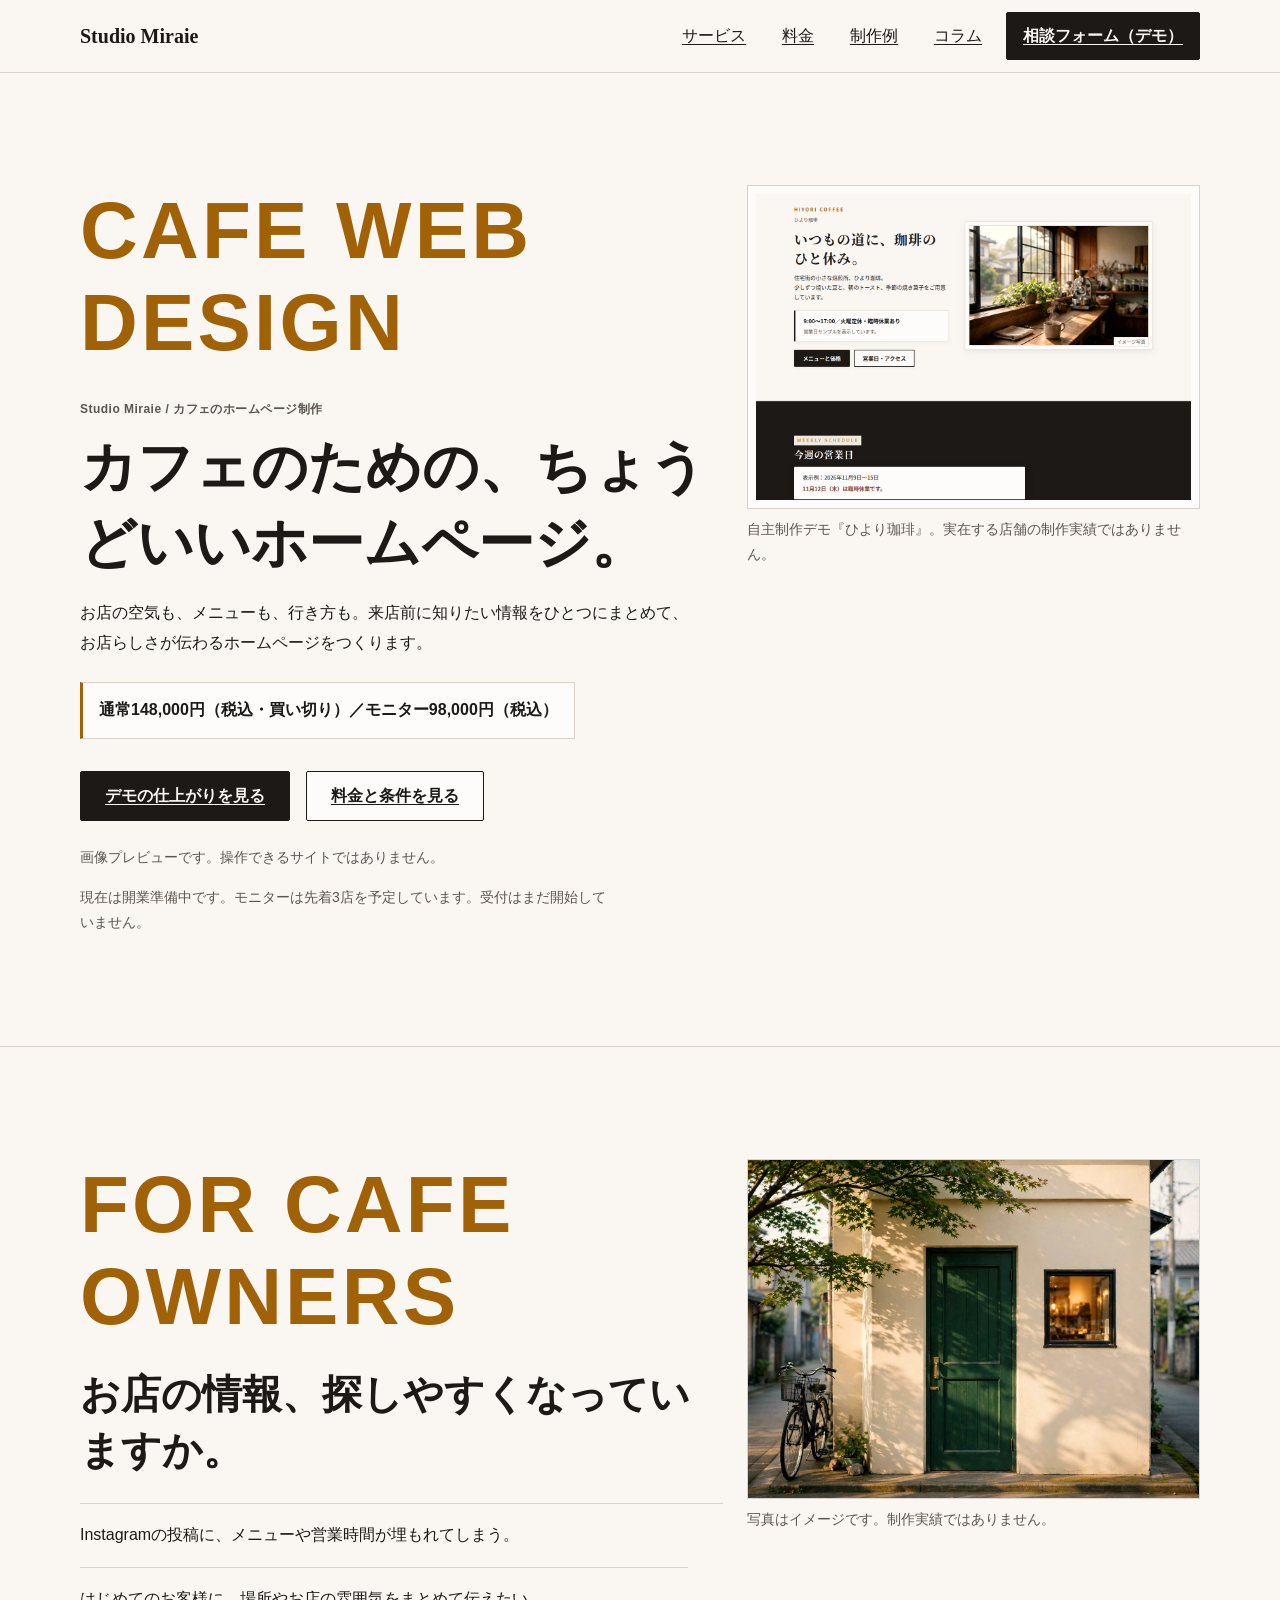
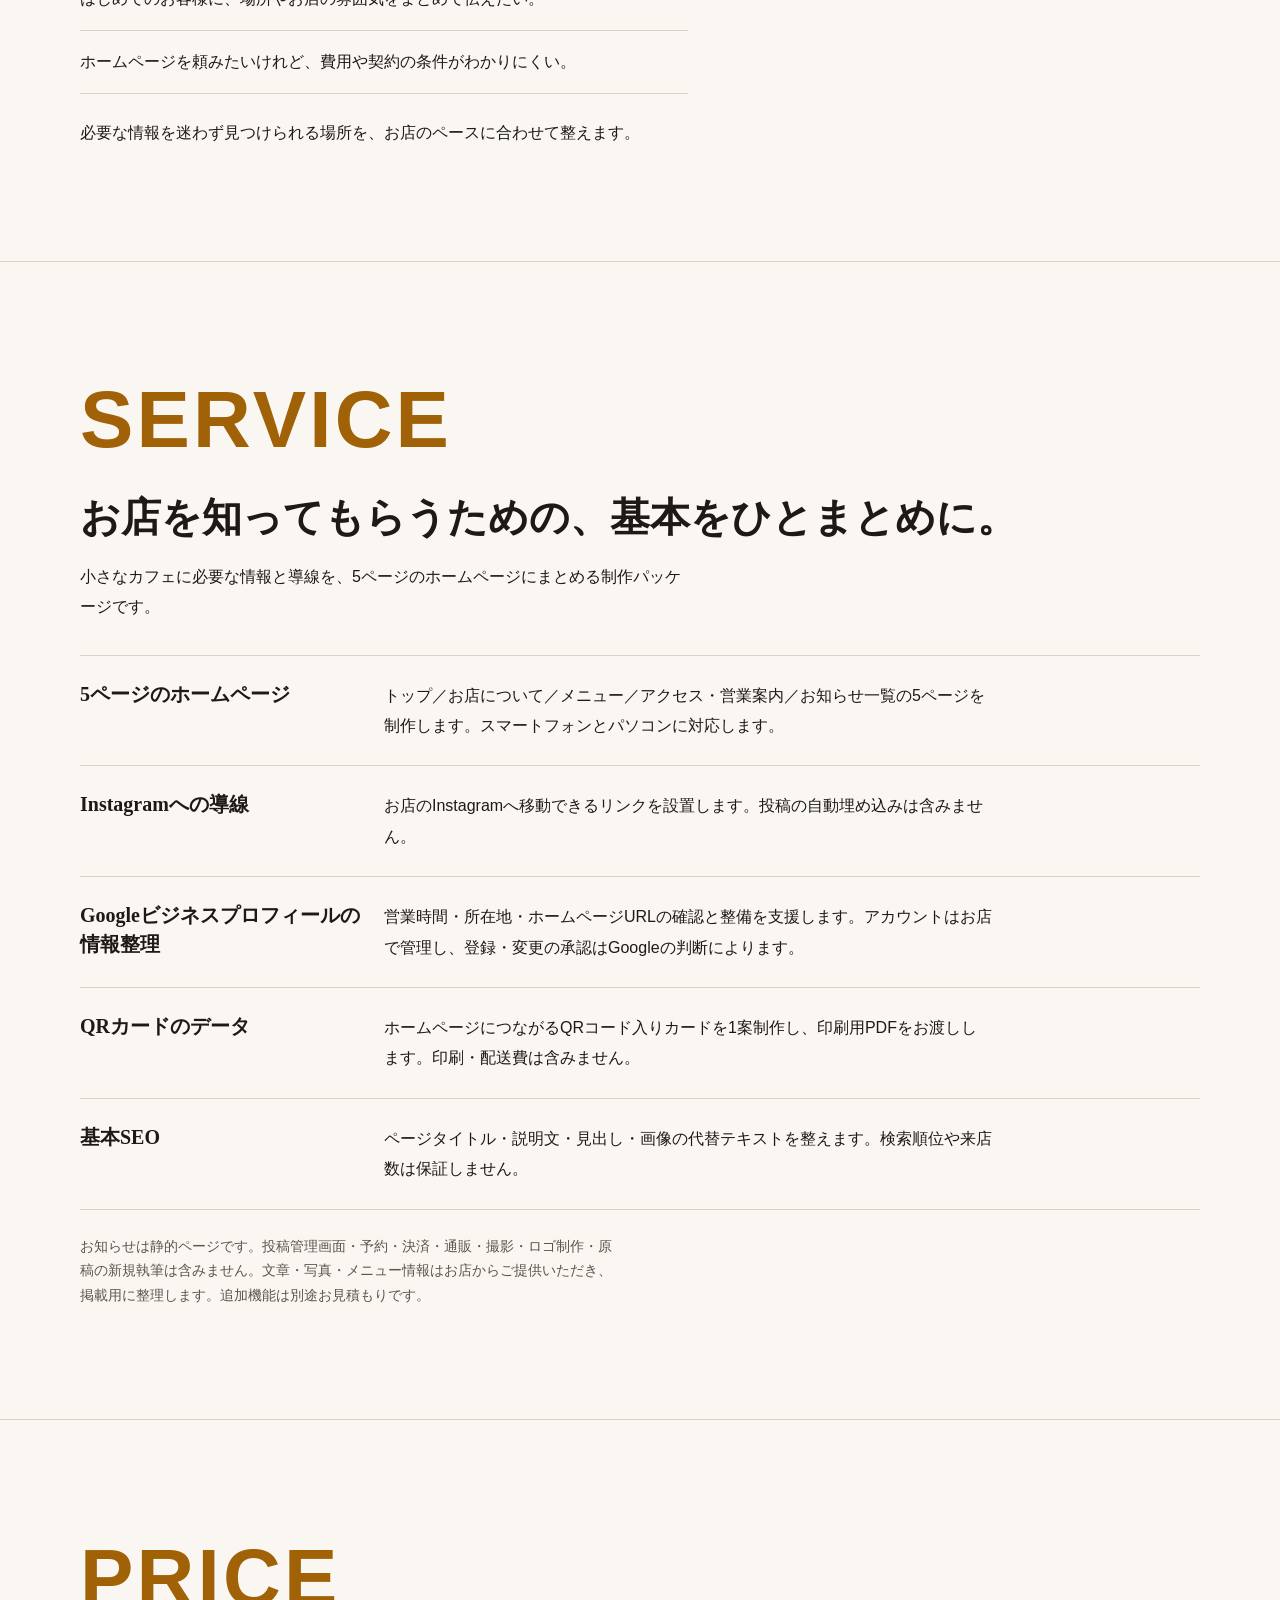
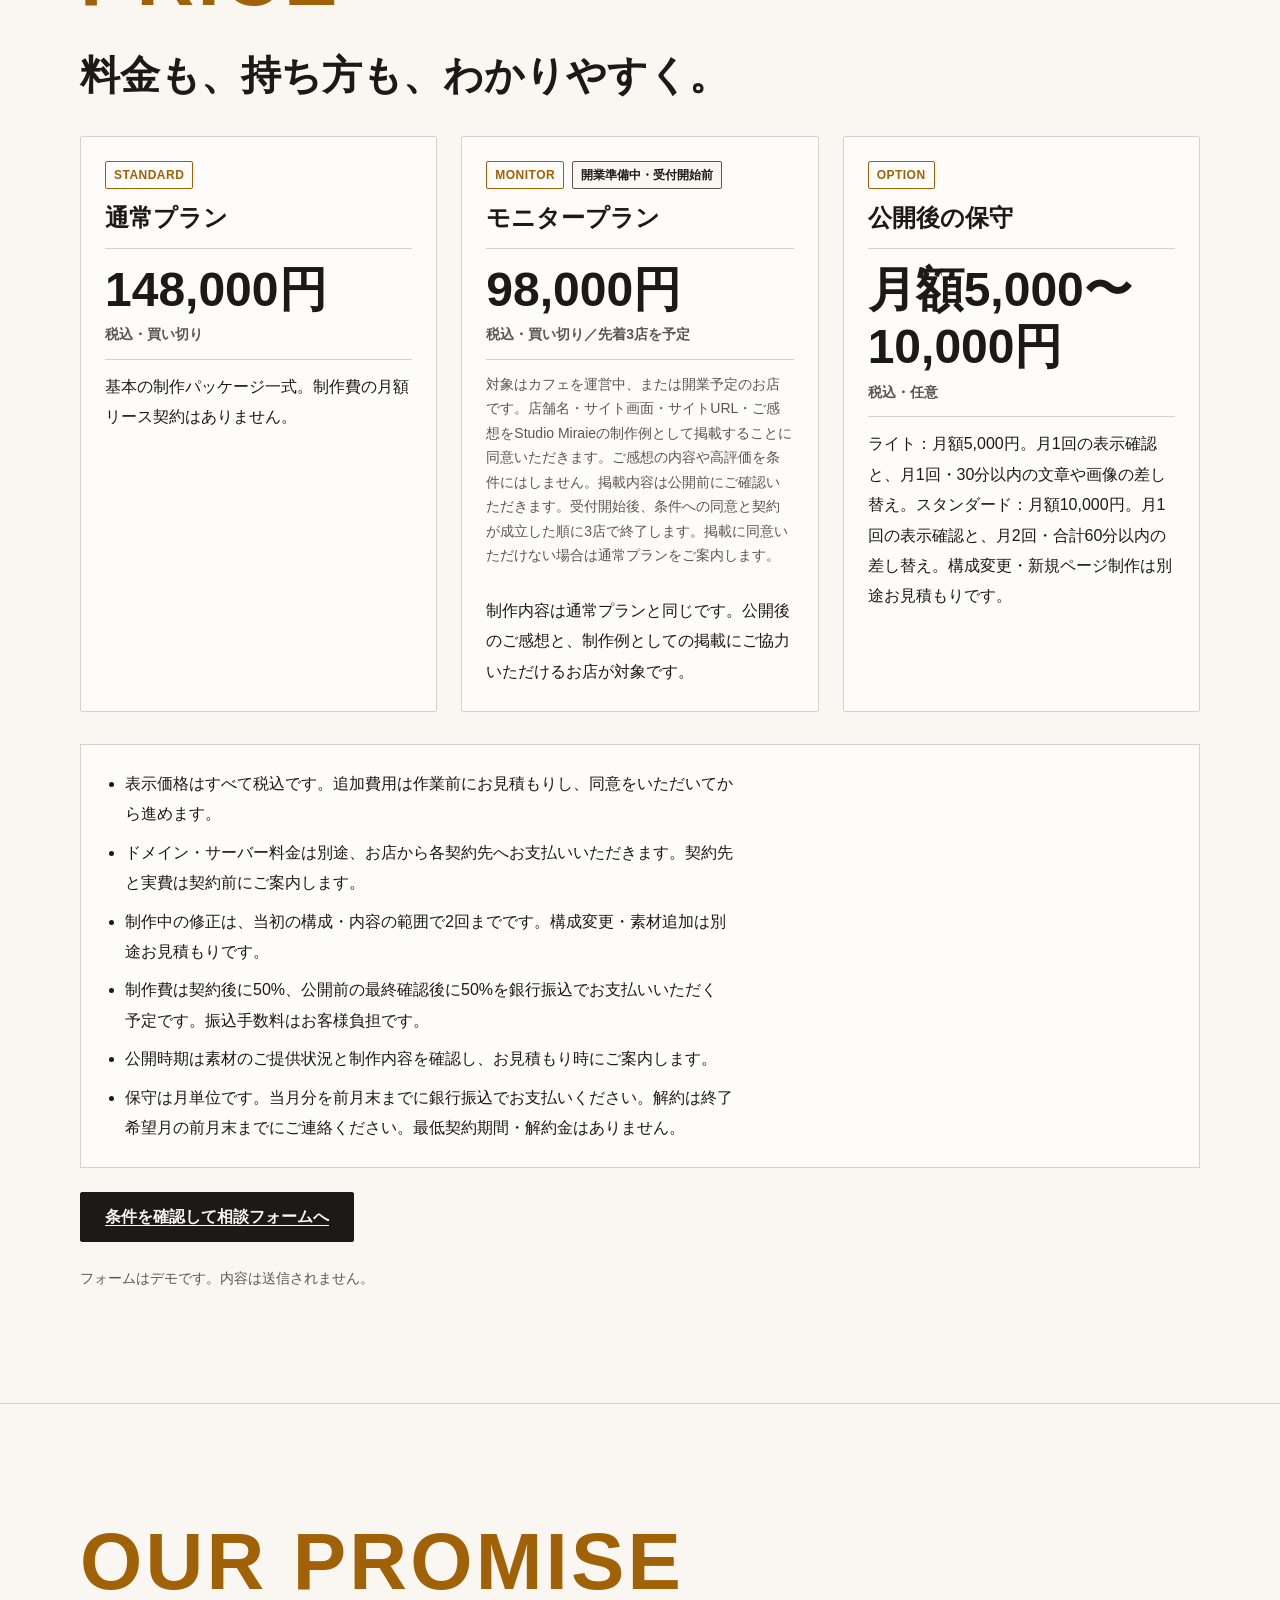
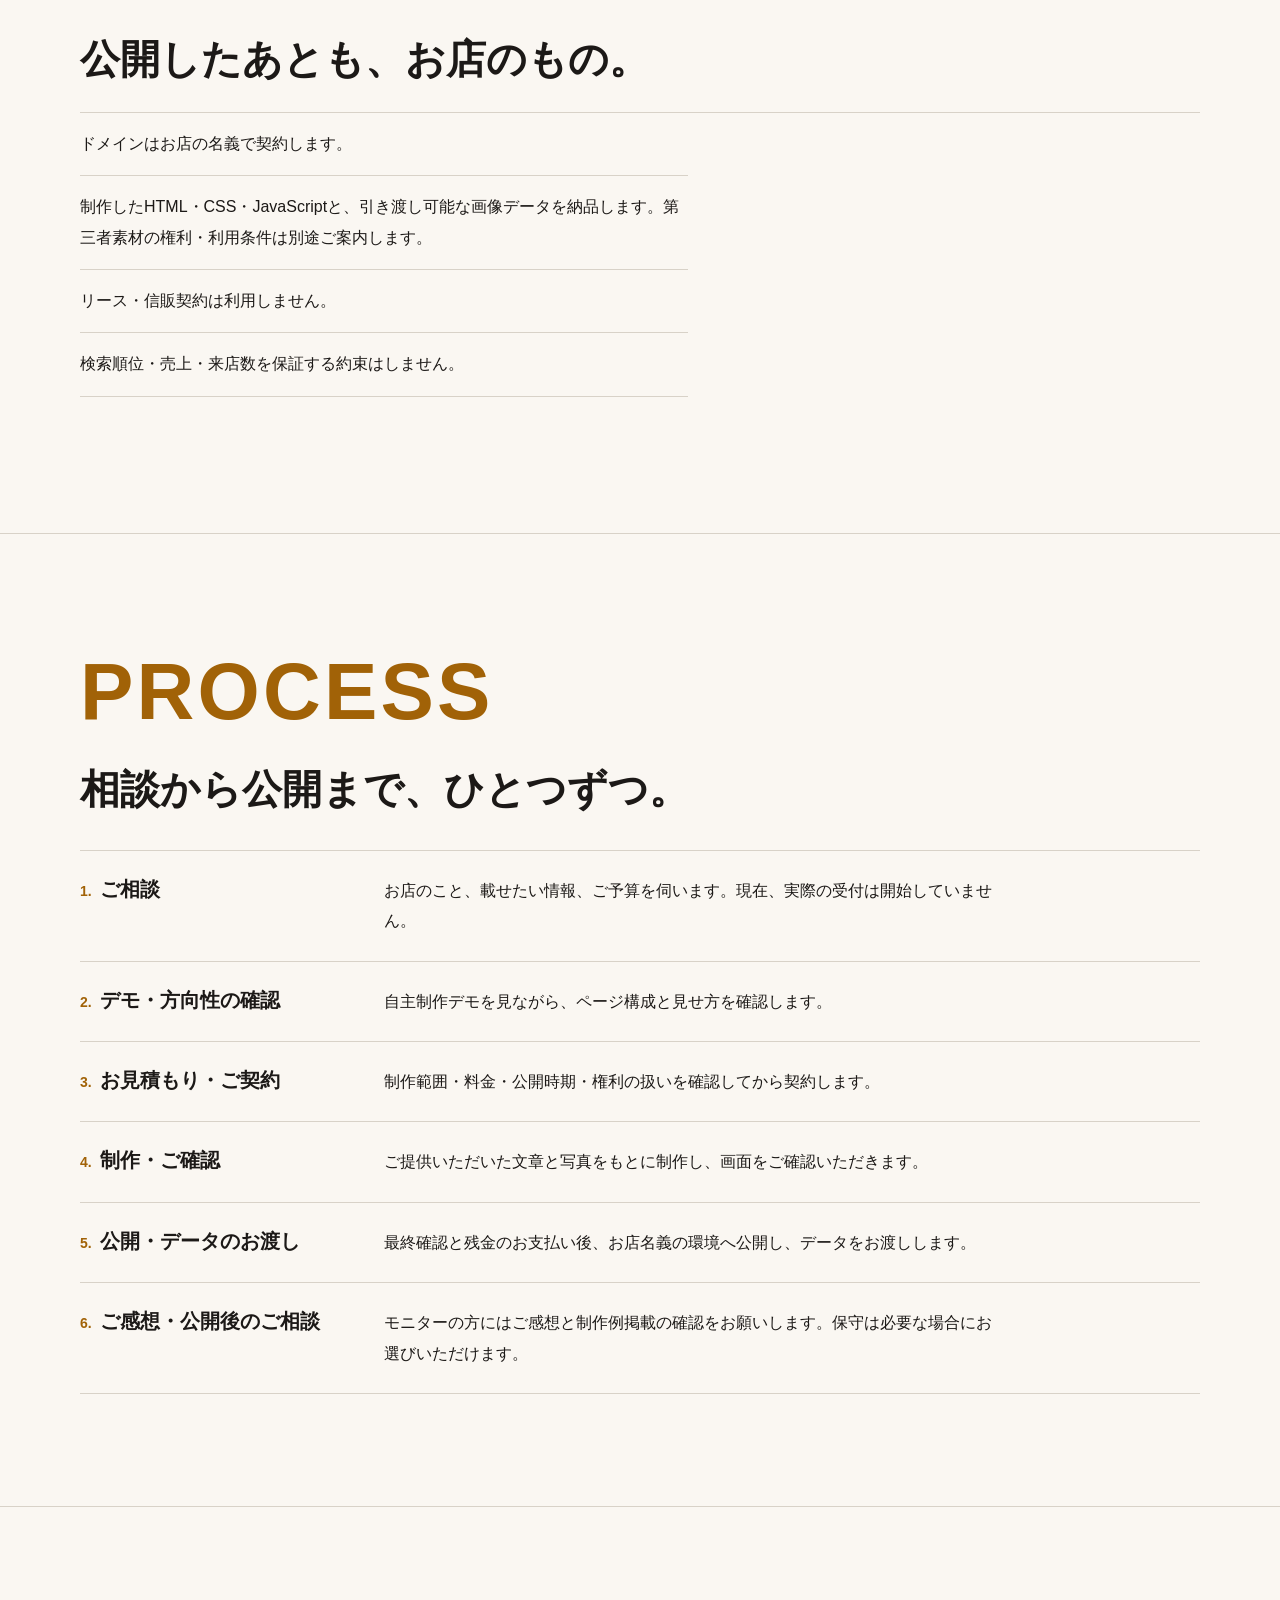
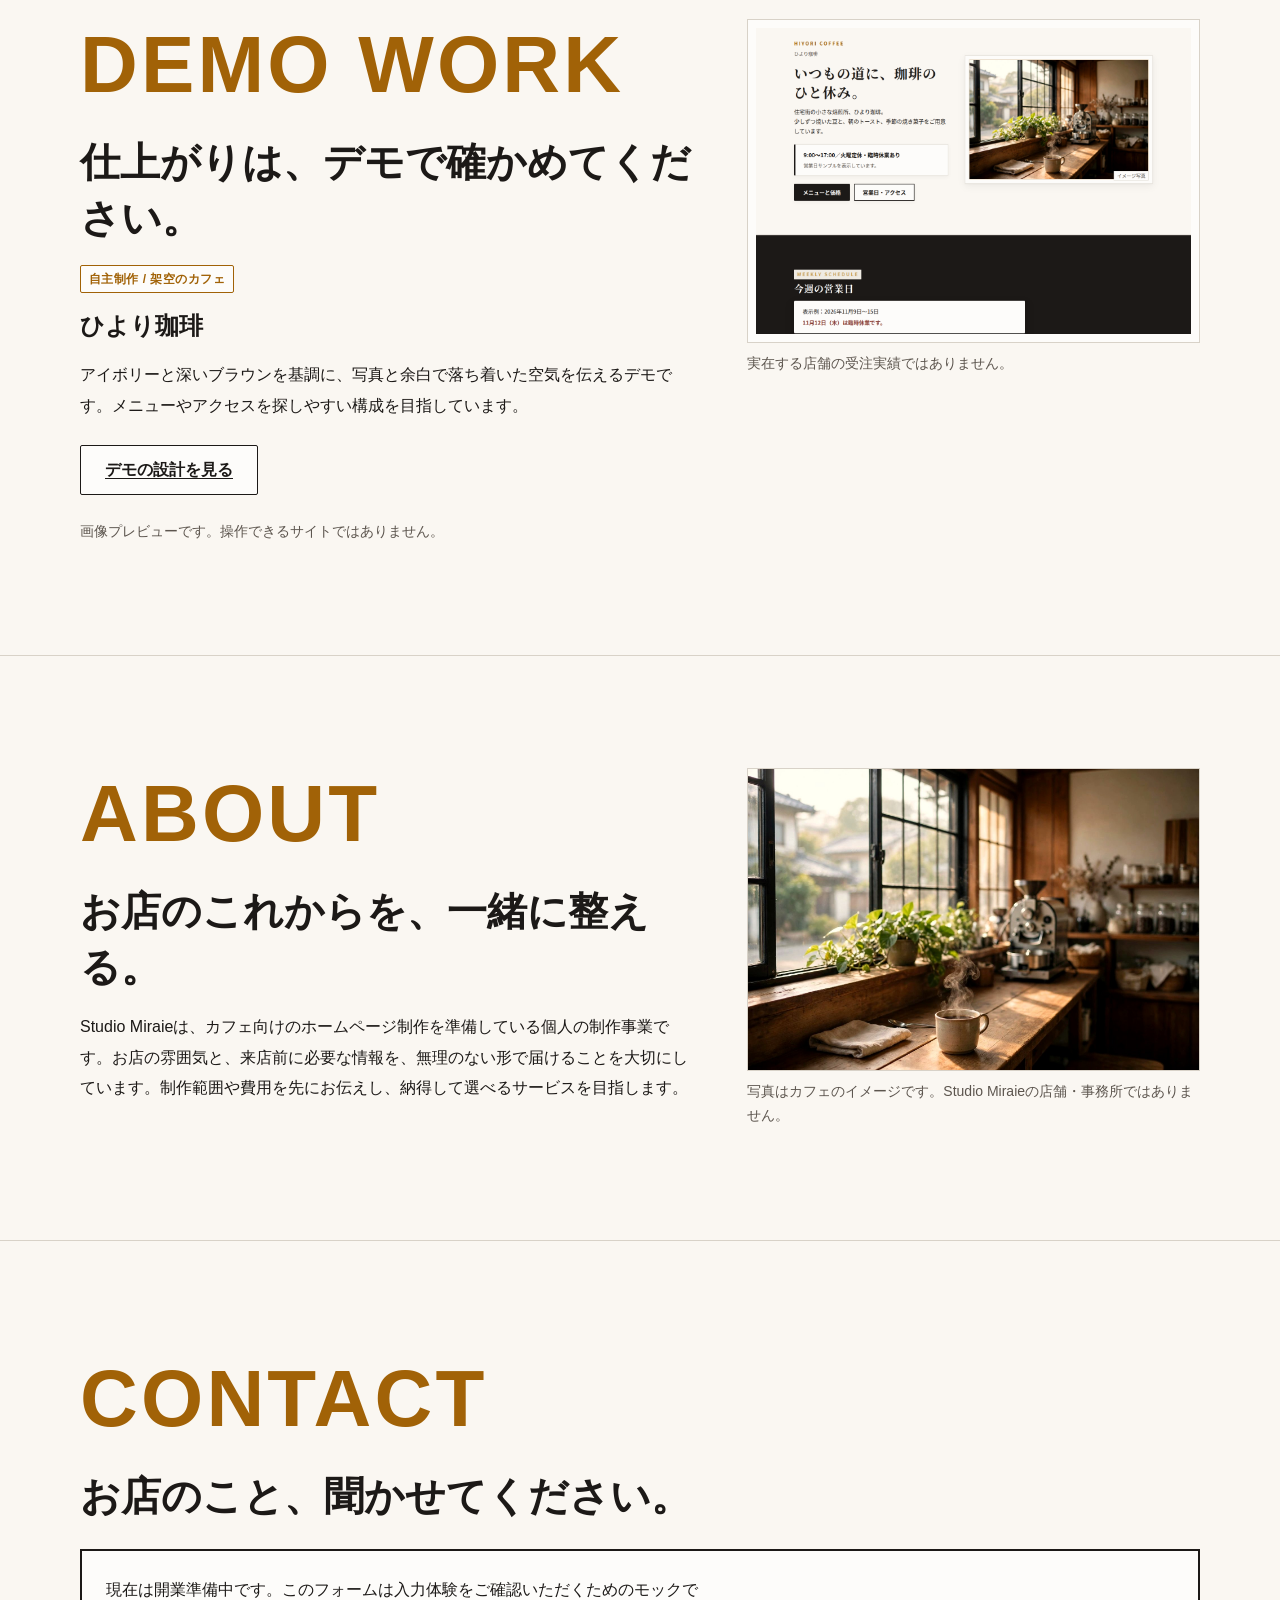
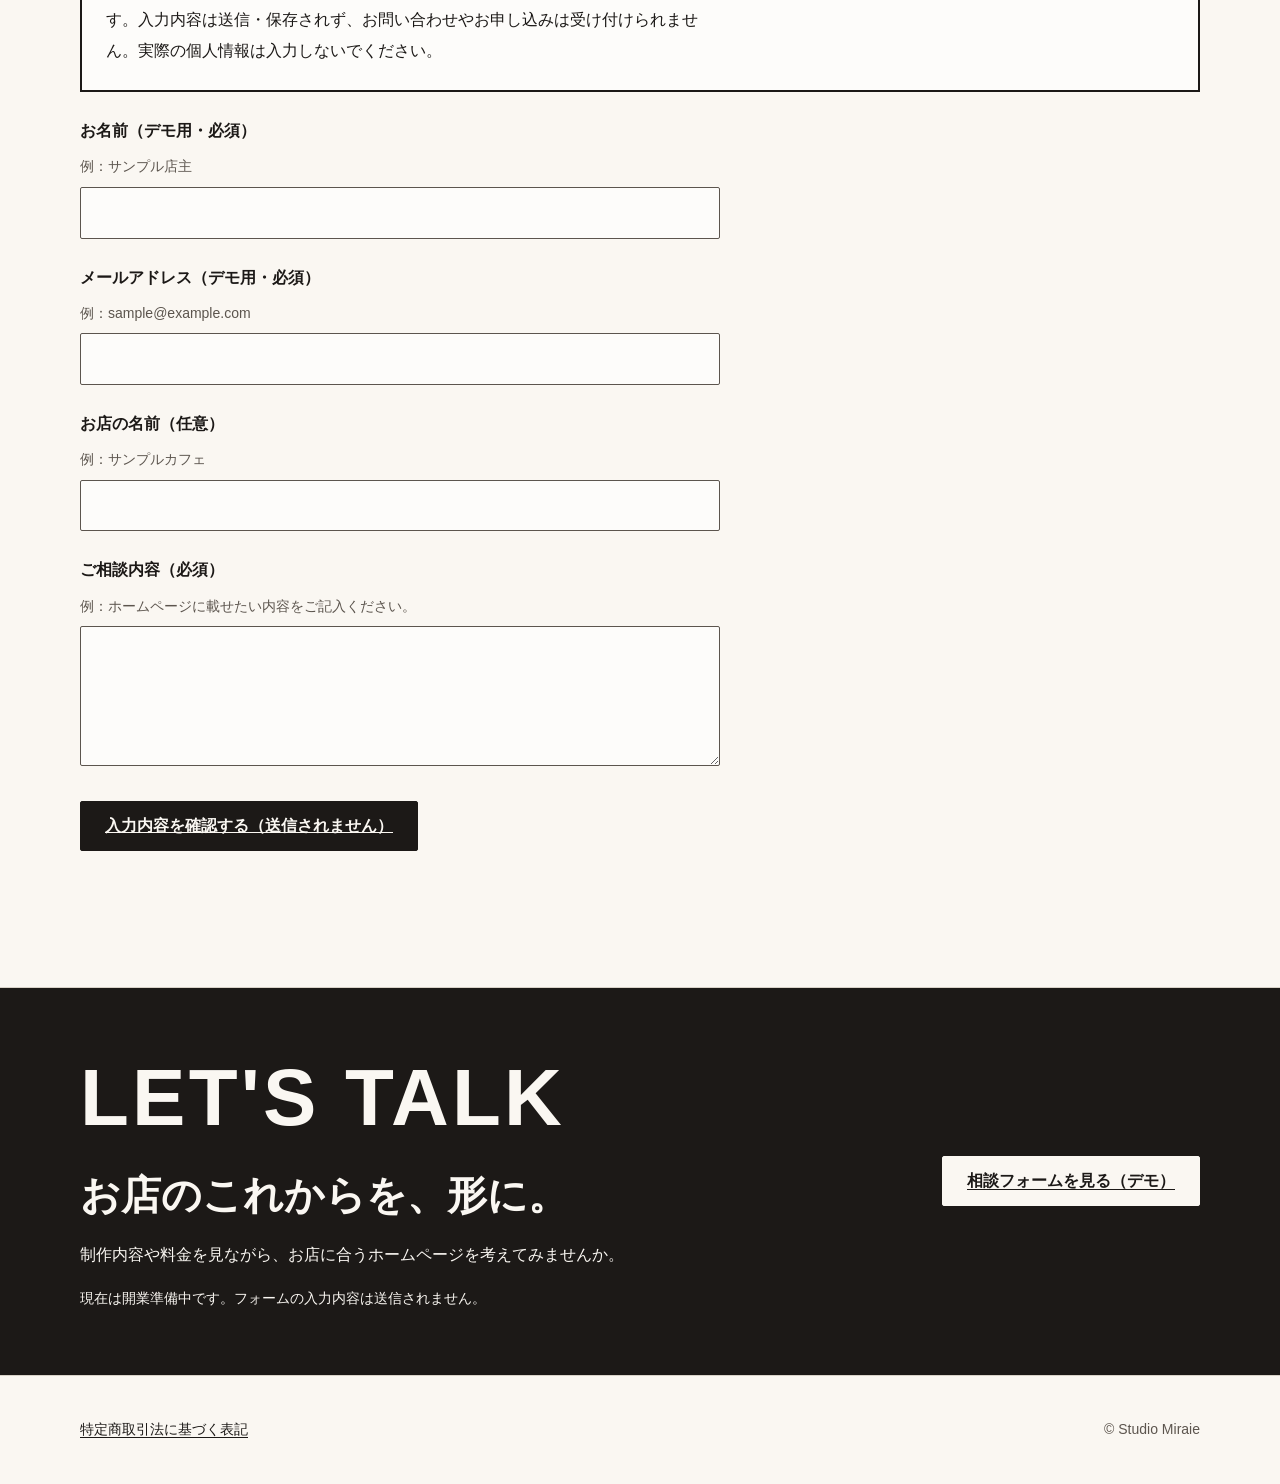
==== site/index.html @ bbf8854d "run1: portfolio site built (Codex design, agy build, Codex check, verified 16+4 conditions)" ====
<!DOCTYPE html>
<html lang="ja">
<head>
  <meta charset="utf-8">
  <meta name="viewport" content="width=device-width, initial-scale=1">
  <meta name="robots" content="noindex,nofollow">
  <title>カフェ向けホームページ制作｜Studio Miraie</title>
  <meta name="description" content="お店の空気も、メニューも、行き方も。来店前に知りたい情報をひとつにまとめて、お店らしさが伝わるホームページをつくります。現在は開業準備中です。">
  <link rel="stylesheet" href="css/style.css">
</head>
<body>
  <a class="skip-link" href="#main">本文へ</a>

  <header class="site-header">
    <div class="container header-inner">
      <a class="site-logo" href="index.html" aria-current="page">Studio Miraie</a>
      <button type="button" class="nav-toggle" id="nav-toggle" aria-expanded="false" aria-controls="site-nav">メニュー</button>
      <nav class="site-nav" id="site-nav" aria-label="主要ナビゲーション">
        <ul class="nav-list">
          <li><a href="index.html#service">サービス</a></li>
          <li><a href="index.html#pricing">料金</a></li>
          <li><a href="works.html">制作例</a></li>
          <li><a href="column.html">コラム</a></li>
          <li><a class="nav-cta" href="index.html#contact">相談フォーム（デモ）</a></li>
        </ul>
      </nav>
    </div>
  </header>

  <main id="main">
    <section class="section" id="hero">
      <div class="container grid-hero">
        <div class="hero-content">
          <span class="en-display">CAFE WEB DESIGN</span>
          <span class="label-sm">Studio Miraie / カフェのホームページ制作</span>
          <h1>カフェのための、ちょうどいいホームページ。</h1>
          <p>お店の空気も、メニューも、行き方も。来店前に知りたい情報をひとつにまとめて、お店らしさが伝わるホームページをつくります。</p>
          <p class="price-preview">通常148,000円（税込・買い切り）／モニター98,000円（税込）</p>
          <div class="btn-group">
            <a class="btn btn-primary" href="works.html#hiyori">デモの仕上がりを見る</a>
            <a class="btn btn-secondary" href="#pricing">料金と条件を見る</a>
          </div>
          <p class="note">画像プレビューです。操作できるサイトではありません。</p>
          <p class="note">現在は開業準備中です。モニターは先着3店を予定しています。受付はまだ開始していません。</p>
        </div>
        <figure class="hero-visual">
          <div class="media-contain">
            <img src="images/demo-desktop.png" width="1280" height="900" loading="eager" decoding="async" alt="自主制作デモ『ひより珈琲』のパソコン画面">
          </div>
          <figcaption>自主制作デモ『ひより珈琲』。実在する店舗の制作実績ではありません。</figcaption>
        </figure>
      </div>
    </section>

    <section class="section" id="needs">
      <div class="container grid-2col">
        <div class="col-main">
          <span class="en-display">FOR CAFE OWNERS</span>
          <h2>お店の情報、探しやすくなっていますか。</h2>
          <ul class="editorial-list">
            <li>Instagramの投稿に、メニューや営業時間が埋もれてしまう。</li>
            <li>はじめてのお客様に、場所やお店の雰囲気をまとめて伝えたい。</li>
            <li>ホームページを頼みたいけれど、費用や契約の条件がわかりにくい。</li>
          </ul>
          <p>必要な情報を迷わず見つけられる場所を、お店のペースに合わせて整えます。</p>
        </div>
        <figure class="col-side">
          <div class="media-4x3">
            <img src="images/cafe-storefront.jpg" width="1600" height="1067" loading="lazy" decoding="async" alt="カフェの外観イメージ">
          </div>
          <figcaption>写真はイメージです。制作実績ではありません。</figcaption>
        </figure>
      </div>
    </section>

    <section class="section" id="service">
      <div class="container">
        <span class="en-display">SERVICE</span>
        <h2>お店を知ってもらうための、基本をひとまとめに。</h2>
        <p>小さなカフェに必要な情報と導線を、5ページのホームページにまとめる制作パッケージです。</p>
        <div class="service-list">
          <div class="service-item">
            <h3>5ページのホームページ</h3>
            <p>トップ／お店について／メニュー／アクセス・営業案内／お知らせ一覧の5ページを制作します。スマートフォンとパソコンに対応します。</p>
          </div>
          <div class="service-item">
            <h3>Instagramへの導線</h3>
            <p>お店のInstagramへ移動できるリンクを設置します。投稿の自動埋め込みは含みません。</p>
          </div>
          <div class="service-item">
            <h3>Googleビジネスプロフィールの情報整理</h3>
            <p>営業時間・所在地・ホームページURLの確認と整備を支援します。アカウントはお店で管理し、登録・変更の承認はGoogleの判断によります。</p>
          </div>
          <div class="service-item">
            <h3>QRカードのデータ</h3>
            <p>ホームページにつながるQRコード入りカードを1案制作し、印刷用PDFをお渡しします。印刷・配送費は含みません。</p>
          </div>
          <div class="service-item">
            <h3>基本SEO</h3>
            <p>ページタイトル・説明文・見出し・画像の代替テキストを整えます。検索順位や来店数は保証しません。</p>
          </div>
        </div>
        <p class="note" style="margin-top: 24px;">お知らせは静的ページです。投稿管理画面・予約・決済・通販・撮影・ロゴ制作・原稿の新規執筆は含みません。文章・写真・メニュー情報はお店からご提供いただき、掲載用に整理します。追加機能は別途お見積もりです。</p>
      </div>
    </section>

    <section class="section" id="pricing">
      <div class="container">
        <span class="en-display">PRICE</span>
        <h2>料金も、持ち方も、わかりやすく。</h2>
        <div class="grid-cards">
          <article class="card price-card">
            <div class="price-card-header">
              <span class="tag">STANDARD</span>
            </div>
            <h3>通常プラン</h3>
            <div class="price-block">
              <span class="price-value">148,000円</span>
              <span class="price-unit">税込・買い切り</span>
            </div>
            <p>基本の制作パッケージ一式。制作費の月額リース契約はありません。</p>
          </article>

          <article class="card price-card">
            <div class="price-card-header">
              <span class="tag">MONITOR</span>
              <span class="tag-status">開業準備中・受付開始前</span>
            </div>
            <h3>モニタープラン</h3>
            <div class="price-block">
              <span class="price-value">98,000円</span>
              <span class="price-unit">税込・買い切り／先着3店を予定</span>
            </div>
            <p class="note">対象はカフェを運営中、または開業予定のお店です。店舗名・サイト画面・サイトURL・ご感想をStudio Miraieの制作例として掲載することに同意いただきます。ご感想の内容や高評価を条件にはしません。掲載内容は公開前にご確認いただきます。受付開始後、条件への同意と契約が成立した順に3店で終了します。掲載に同意いただけない場合は通常プランをご案内します。</p>
            <p>制作内容は通常プランと同じです。公開後のご感想と、制作例としての掲載にご協力いただけるお店が対象です。</p>
          </article>

          <article class="card price-card">
            <div class="price-card-header">
              <span class="tag">OPTION</span>
            </div>
            <h3>公開後の保守</h3>
            <div class="price-block">
              <span class="price-value">月額5,000〜10,000円</span>
              <span class="price-unit">税込・任意</span>
            </div>
            <p>ライト：月額5,000円。月1回の表示確認と、月1回・30分以内の文章や画像の差し替え。スタンダード：月額10,000円。月1回の表示確認と、月2回・合計60分以内の差し替え。構成変更・新規ページ制作は別途お見積もりです。</p>
          </article>
        </div>

        <div class="conditions-list">
          <ul>
            <li>表示価格はすべて税込です。追加費用は作業前にお見積もりし、同意をいただいてから進めます。</li>
            <li>ドメイン・サーバー料金は別途、お店から各契約先へお支払いいただきます。契約先と実費は契約前にご案内します。</li>
            <li>制作中の修正は、当初の構成・内容の範囲で2回までです。構成変更・素材追加は別途お見積もりです。</li>
            <li>制作費は契約後に50%、公開前の最終確認後に50%を銀行振込でお支払いいただく予定です。振込手数料はお客様負担です。</li>
            <li>公開時期は素材のご提供状況と制作内容を確認し、お見積もり時にご案内します。</li>
            <li>保守は月単位です。当月分を前月末までに銀行振込でお支払いください。解約は終了希望月の前月末までにご連絡ください。最低契約期間・解約金はありません。</li>
          </ul>
        </div>

        <div class="btn-group">
          <a class="btn btn-primary" href="#contact">条件を確認して相談フォームへ</a>
        </div>
        <p class="note">フォームはデモです。内容は送信されません。</p>
      </div>
    </section>

    <section class="section" id="promise">
      <div class="container">
        <span class="en-display">OUR PROMISE</span>
        <h2>公開したあとも、お店のもの。</h2>
        <ul class="editorial-list">
          <li>ドメインはお店の名義で契約します。</li>
          <li>制作したHTML・CSS・JavaScriptと、引き渡し可能な画像データを納品します。第三者素材の権利・利用条件は別途ご案内します。</li>
          <li>リース・信販契約は利用しません。</li>
          <li>検索順位・売上・来店数を保証する約束はしません。</li>
        </ul>
      </div>
    </section>

    <section class="section" id="flow">
      <div class="container">
        <span class="en-display">PROCESS</span>
        <h2>相談から公開まで、ひとつずつ。</h2>
        <ol class="process-list">
          <li class="process-item">
            <h3 class="process-title"><span class="process-num">1.</span>ご相談</h3>
            <p>お店のこと、載せたい情報、ご予算を伺います。現在、実際の受付は開始していません。</p>
          </li>
          <li class="process-item">
            <h3 class="process-title"><span class="process-num">2.</span>デモ・方向性の確認</h3>
            <p>自主制作デモを見ながら、ページ構成と見せ方を確認します。</p>
          </li>
          <li class="process-item">
            <h3 class="process-title"><span class="process-num">3.</span>お見積もり・ご契約</h3>
            <p>制作範囲・料金・公開時期・権利の扱いを確認してから契約します。</p>
          </li>
          <li class="process-item">
            <h3 class="process-title"><span class="process-num">4.</span>制作・ご確認</h3>
            <p>ご提供いただいた文章と写真をもとに制作し、画面をご確認いただきます。</p>
          </li>
          <li class="process-item">
            <h3 class="process-title"><span class="process-num">5.</span>公開・データのお渡し</h3>
            <p>最終確認と残金のお支払い後、お店名義の環境へ公開し、データをお渡しします。</p>
          </li>
          <li class="process-item">
            <h3 class="process-title"><span class="process-num">6.</span>ご感想・公開後のご相談</h3>
            <p>モニターの方にはご感想と制作例掲載の確認をお願いします。保守は必要な場合にお選びいただけます。</p>
          </li>
        </ol>
      </div>
    </section>

    <section class="section" id="demo">
      <div class="container grid-2col">
        <div class="col-main">
          <span class="en-display">DEMO WORK</span>
          <h2>仕上がりは、デモで確かめてください。</h2>
          <p><span class="tag">自主制作 / 架空のカフェ</span></p>
          <h3>ひより珈琲</h3>
          <p>アイボリーと深いブラウンを基調に、写真と余白で落ち着いた空気を伝えるデモです。メニューやアクセスを探しやすい構成を目指しています。</p>
          <div class="btn-group">
            <a class="btn btn-secondary" href="works.html#hiyori">デモの設計を見る</a>
          </div>
          <p class="note">画像プレビューです。操作できるサイトではありません。</p>
        </div>
        <figure class="col-side">
          <div class="media-contain">
            <img src="images/demo-desktop.png" width="1280" height="900" loading="lazy" decoding="async" alt="自主制作デモ『ひより珈琲』のパソコン画面">
          </div>
          <figcaption>実在する店舗の受注実績ではありません。</figcaption>
        </figure>
      </div>
    </section>

    <section class="section" id="about">
      <div class="container grid-2col">
        <div class="col-main">
          <span class="en-display">ABOUT</span>
          <h2>お店のこれからを、一緒に整える。</h2>
          <p>Studio Miraieは、カフェ向けのホームページ制作を準備している個人の制作事業です。お店の雰囲気と、来店前に必要な情報を、無理のない形で届けることを大切にしています。制作範囲や費用を先にお伝えし、納得して選べるサービスを目指します。</p>
        </div>
        <figure class="col-side">
          <div class="media-3x2">
            <img src="images/cafe-interior.jpg" width="1600" height="1067" loading="lazy" decoding="async" alt="落ち着いたカフェ店内のイメージ">
          </div>
          <figcaption>写真はカフェのイメージです。Studio Miraieの店舗・事務所ではありません。</figcaption>
        </figure>
      </div>
    </section>

    <section class="section" id="contact">
      <div class="container">
        <span class="en-display">CONTACT</span>
        <h2>お店のこと、聞かせてください。</h2>
        <div class="callout-box">
          <p>現在は開業準備中です。このフォームは入力体験をご確認いただくためのモックです。入力内容は送信・保存されず、お問い合わせやお申し込みは受け付けられません。実際の個人情報は入力しないでください。</p>
        </div>
        <noscript>
          <p class="callout-box">フォームのデモ操作にはJavaScriptが必要です。入力内容の送信は行いません。</p>
        </noscript>
        <form class="contact-form" id="contact-form" novalidate autocomplete="off">
          <div class="form-field">
            <label class="form-label" for="contact-name">お名前（デモ用・必須）</label>
            <span class="form-example" id="contact-name-hint">例：サンプル店主</span>
            <input class="form-input" type="text" id="contact-name" required maxlength="80" autocomplete="off" aria-describedby="contact-name-hint" aria-invalid="false" disabled>
            <p class="field-error" id="contact-name-error" hidden></p>
          </div>

          <div class="form-field">
            <label class="form-label" for="contact-email">メールアドレス（デモ用・必須）</label>
            <span class="form-example" id="contact-email-hint">例：sample@example.com</span>
            <input class="form-input" type="email" id="contact-email" required maxlength="254" autocomplete="off" aria-describedby="contact-email-hint" aria-invalid="false" disabled>
            <p class="field-error" id="contact-email-error" hidden></p>
          </div>

          <div class="form-field">
            <label class="form-label" for="contact-shop">お店の名前（任意）</label>
            <span class="form-example" id="contact-shop-hint">例：サンプルカフェ</span>
            <input class="form-input" type="text" id="contact-shop" maxlength="100" autocomplete="off" aria-describedby="contact-shop-hint" disabled>
          </div>

          <div class="form-field">
            <label class="form-label" for="contact-message">ご相談内容（必須）</label>
            <span class="form-example" id="contact-message-hint">例：ホームページに載せたい内容をご記入ください。</span>
            <textarea class="form-textarea" id="contact-message" required maxlength="2000" autocomplete="off" aria-describedby="contact-message-hint" aria-invalid="false" disabled></textarea>
            <p class="field-error" id="contact-message-error" hidden></p>
          </div>

          <div class="btn-group">
            <button class="btn btn-primary" type="button" id="contact-submit" disabled>入力内容を確認する（送信されません）</button>
          </div>

          <div class="form-status" id="contact-status" role="status" aria-live="polite" hidden></div>
        </form>
      </div>
    </section>
  </main>

  <aside class="cta-band" aria-label="ご相談案内">
    <div class="container cta-band-inner">
      <div class="cta-band-content">
        <span class="en-display">LET'S TALK</span>
        <h2>お店のこれからを、形に。</h2>
        <p>制作内容や料金を見ながら、お店に合うホームページを考えてみませんか。</p>
        <p class="supplement">現在は開業準備中です。フォームの入力内容は送信されません。</p>
      </div>
      <div class="cta-band-action">
        <a class="btn btn-inverse" href="index.html#contact">相談フォームを見る（デモ）</a>
      </div>
    </div>
  </aside>

  <footer class="site-footer">
    <div class="container footer-inner">
      <ul class="footer-links">
        <li><a href="tokushoho.html">特定商取引法に基づく表記</a></li>
      </ul>
      <p class="copyright">© Studio Miraie</p>
    </div>
  </footer>

  <script src="js/main.js"></script>
</body>
</html>
---- site/css/style.css ----
:root {
  --bg: #FAF7F2;
  --text: #1C1917;
  --accent: #A16207;
  --surface: #FDFCFA;
  --muted: #5C554E;
  --border: #D8D2C8;

  --font-serif: 'Yu Mincho', 'Hiragino Mincho ProN', 'Noto Serif CJK JP', serif;
  --font-sans: -apple-system, BlinkMacSystemFont, 'Hiragino Kaku Gothic ProN', 'Yu Gothic', Meiryo, sans-serif;
}

*,
*::before,
*::after {
  box-sizing: border-box;
}

html {
  font-size: 16px;
  background-color: var(--bg);
  color: var(--text);
  font-family: var(--font-sans);
  line-height: 1.9;
  -webkit-text-size-adjust: 100%;
  text-size-adjust: 100%;
}

body {
  margin: 0;
  background-color: var(--bg);
  color: var(--text);
  font-family: var(--font-sans);
  font-size: 1rem;
  line-height: 1.9;
  overflow-x: hidden;
  overflow-wrap: anywhere;
  word-break: normal;
}

img {
  display: block;
  max-width: 100%;
  height: auto;
}

/* Focus styles */
:focus-visible {
  outline: 2px solid var(--accent);
  outline-offset: 3px;
}

.cta-band :focus-visible {
  outline: 2px solid var(--bg);
  outline-offset: 3px;
}

/* Skip link */
.skip-link {
  position: absolute;
  top: -100px;
  left: 16px;
  z-index: 1000;
  display: inline-flex;
  align-items: center;
  min-height: 44px;
  padding: 8px 16px;
  background-color: var(--text);
  color: var(--bg);
  font-size: 0.875rem;
  font-weight: 600;
  line-height: 1.5;
  text-decoration: underline;
  border: 2px solid var(--bg);
}

.skip-link:focus {
  top: 12px;
}

/* Links */
a {
  color: var(--text);
  text-decoration: underline;
  text-underline-offset: 0.2em;
  transition: background-color 150ms ease, color 150ms ease, border-color 150ms ease;
}

a:hover {
  color: var(--accent);
}

/* Container & Layout */
.container {
  width: 100%;
  max-width: 1280px;
  margin-inline: auto;
  padding-inline: 16px;
}

@media (min-width: 375px) {
  .container {
    padding-inline: 20px;
  }
}

@media (min-width: 768px) {
  .container {
    padding-inline: 32px;
  }
}

@media (min-width: 1280px) {
  .container {
    padding-inline: 80px;
  }
}

/* Section spacing */
.section {
  padding-block: 64px;
  border-bottom: 1px solid var(--border);
}

.page-header {
  padding-block: 48px 64px;
  border-bottom: 1px solid var(--border);
}

@media (min-width: 768px) {
  .section {
    padding-block: 80px;
  }
  .page-header {
    padding-block: 64px 80px;
  }
}

@media (min-width: 1280px) {
  .section {
    padding-block: 112px;
  }
  .page-header {
    padding-block: 80px 112px;
  }
}

/* Typography */
h1,
h2,
h3 {
  font-family: var(--font-serif);
  color: var(--text);
  font-weight: 600;
  margin-top: 0;
  margin-bottom: 16px;
  overflow-wrap: anywhere;
}

h1 {
  font-size: 2rem; /* 32px */
  line-height: 1.35;
}

h2 {
  font-size: 1.625rem; /* 26px */
  line-height: 1.4;
}

h3 {
  font-size: 1.25rem; /* 20px */
  line-height: 1.45;
}

@media (min-width: 768px) {
  h1 {
    font-size: 2.5rem; /* 40px */
  }
  h2 {
    font-size: 2rem; /* 32px */
  }
  h3 {
    font-size: 1.5rem; /* 24px */
  }
}

@media (min-width: 1280px) {
  h1 {
    font-size: 3.5rem; /* 56px */
  }
  h2 {
    font-size: 2.5rem; /* 40px */
  }
}

p {
  margin-top: 0;
  margin-bottom: 16px;
  max-width: 38em;
}

p:last-child {
  margin-bottom: 0;
}

.en-display {
  display: block;
  font-family: var(--font-sans);
  font-size: 2rem; /* 32px */
  font-weight: 600;
  line-height: 1.15;
  letter-spacing: 0.04em;
  color: var(--accent);
  margin-bottom: 12px;
  overflow-wrap: break-word;
}

@media (min-width: 768px) {
  .en-display {
    font-size: 3.25rem; /* 52px */
    margin-bottom: 16px;
  }
}

@media (min-width: 1280px) {
  .en-display {
    font-size: 5rem; /* 80px */
    margin-bottom: 24px;
  }
}

.label-sm {
  display: inline-block;
  font-family: var(--font-sans);
  font-size: 0.75rem; /* 12px */
  font-weight: 600;
  line-height: 1.5;
  letter-spacing: 0.04em;
  color: var(--muted);
  margin-bottom: 12px;
}

.tag {
  display: inline-block;
  font-family: var(--font-sans);
  font-size: 0.75rem; /* 12px */
  font-weight: 600;
  line-height: 1.5;
  letter-spacing: 0.04em;
  color: var(--accent);
  background-color: var(--surface);
  border: 1px solid var(--accent);
  padding: 4px 8px;
  border-radius: 2px;
}

.tag-status {
  display: inline-block;
  font-family: var(--font-sans);
  font-size: 0.75rem; /* 12px */
  font-weight: 600;
  line-height: 1.5;
  color: var(--text);
  background-color: var(--bg);
  border: 1px solid var(--muted);
  padding: 4px 8px;
  border-radius: 2px;
}

.supplement,
.note,
figcaption {
  font-size: 0.875rem; /* 14px */
  line-height: 1.75;
  color: var(--muted);
  max-width: 38em;
}

figcaption {
  margin-top: 8px;
}

/* Header & Navigation */
.site-header {
  background-color: var(--bg);
  border-bottom: 1px solid var(--border);
}

.header-inner {
  display: flex;
  flex-wrap: wrap;
  align-items: center;
  justify-content: space-between;
  padding-block: 12px;
  gap: 12px;
}

.site-logo {
  display: inline-flex;
  align-items: center;
  min-height: 44px;
  padding-block: 4px;
  font-family: var(--font-serif);
  font-size: 1.25rem;
  font-weight: 600;
  color: var(--text);
  text-decoration: none;
}

.site-logo:hover {
  color: var(--accent);
  text-decoration: underline;
}

.nav-toggle {
  display: none;
  align-items: center;
  justify-content: center;
  min-height: 44px;
  min-width: 44px;
  padding: 8px 16px;
  font-family: var(--font-sans);
  font-size: 0.875rem;
  font-weight: 600;
  line-height: 1.5;
  color: var(--text);
  background-color: var(--surface);
  border: 1px solid var(--text);
  border-radius: 2px;
  cursor: pointer;
  transition: background-color 150ms ease, color 150ms ease, border-color 150ms ease;
}

.nav-toggle:hover {
  background-color: var(--text);
  color: var(--bg);
}

.js-enabled .nav-toggle {
  display: inline-flex;
}

.site-nav {
  width: 100%;
  border-top: 1px solid var(--border);
  padding-top: 12px;
}

.js-enabled .site-nav[hidden] {
  display: none;
}

.nav-list {
  list-style: none;
  margin: 0;
  padding: 0;
  display: flex;
  flex-direction: column;
  gap: 8px;
}

.nav-list a {
  display: flex;
  align-items: center;
  min-height: 44px;
  padding: 8px 12px;
  font-size: 1rem;
  font-weight: 500;
  color: var(--text);
  text-decoration: underline;
  border-radius: 2px;
}

.nav-list a:hover {
  background-color: var(--surface);
  color: var(--accent);
}

.nav-list a[aria-current="page"] {
  font-weight: 700;
  color: var(--accent);
}

.nav-list .nav-cta {
  background-color: var(--text);
  color: var(--bg);
  border: 1px solid var(--text);
  font-weight: 600;
  justify-content: center;
}

.nav-list .nav-cta:hover {
  background-color: var(--surface);
  color: var(--text);
}

@media (min-width: 1024px) {
  .js-enabled .nav-toggle,
  .nav-toggle {
    display: none;
  }

  .site-nav,
  .js-enabled .site-nav[hidden] {
    display: block;
    width: auto;
    border-top: none;
    padding-top: 0;
  }

  .nav-list {
    flex-direction: row;
    align-items: center;
    gap: 12px;
  }

  .nav-list .nav-cta {
    padding-inline: 16px;
  }
}

/* Breadcrumb */
.breadcrumb {
  padding-block: 12px;
  border-bottom: 1px solid var(--border);
  font-size: 0.75rem; /* 12px */
  line-height: 1.5;
  color: var(--muted);
}

.breadcrumb-list {
  list-style: none;
  margin: 0;
  padding: 0;
  display: flex;
  flex-wrap: wrap;
  align-items: center;
  gap: 8px;
}

.breadcrumb-list li {
  display: inline-flex;
  align-items: center;
  gap: 8px;
}

.breadcrumb-list li + li::before {
  content: "/";
  color: var(--muted);
}

.breadcrumb-list a {
  display: inline-flex;
  align-items: center;
  min-height: 44px;
  color: var(--text);
  text-decoration: underline;
}

.breadcrumb-list a:hover {
  color: var(--accent);
}

/* Buttons */
.btn-group {
  display: flex;
  flex-direction: column;
  gap: 12px;
  margin-block: 24px;
}

@media (min-width: 768px) {
  .btn-group {
    flex-direction: row;
    flex-wrap: wrap;
    align-items: center;
    gap: 16px;
  }
}

.btn {
  display: inline-flex;
  align-items: center;
  justify-content: center;
  width: 100%;
  min-height: 48px;
  padding: 12px 24px;
  font-family: var(--font-sans);
  font-size: 1rem; /* 16px */
  font-weight: 600;
  line-height: 1.5;
  text-align: center;
  text-decoration: underline;
  border-radius: 2px;
  cursor: pointer;
  transition: background-color 150ms ease, color 150ms ease, border-color 150ms ease;
}

@media (min-width: 768px) {
  .btn {
    width: auto;
  }
}

.btn-primary {
  background-color: var(--text);
  color: var(--bg);
  border: 1px solid var(--text);
}

.btn-primary:hover {
  background-color: var(--surface);
  color: var(--text);
  border-color: var(--text);
}

.btn-secondary {
  background-color: var(--surface);
  color: var(--text);
  border: 1px solid var(--text);
}

.btn-secondary:hover {
  background-color: var(--text);
  color: var(--bg);
}

.btn:disabled {
  background-color: var(--surface);
  color: var(--muted);
  border-color: var(--muted);
  cursor: not-allowed;
}

/* Grids & Cards */
.grid-hero {
  display: grid;
  grid-template-columns: minmax(0, 1fr);
  gap: 32px;
  align-items: start;
}

@media (min-width: 768px) {
  .grid-hero {
    grid-template-columns: 7fr 5fr;
    gap: 32px;
  }
}

@media (min-width: 1280px) {
  .grid-hero {
    grid-template-columns: repeat(12, minmax(0, 1fr));
    gap: 24px;
  }
  .grid-hero > .hero-content {
    grid-column: span 7;
  }
  .grid-hero > .hero-visual {
    grid-column: span 5;
  }
}

.grid-2col {
  display: grid;
  grid-template-columns: minmax(0, 1fr);
  gap: 32px;
  align-items: start;
}

@media (min-width: 768px) {
  .grid-2col {
    grid-template-columns: 7fr 5fr;
    gap: 32px;
  }
}

@media (min-width: 1280px) {
  .grid-2col {
    grid-template-columns: repeat(12, minmax(0, 1fr));
    gap: 24px;
  }
  .grid-2col > .col-main {
    grid-column: span 7;
  }
  .grid-2col > .col-side {
    grid-column: span 5;
  }
}

.grid-cards {
  display: grid;
  grid-template-columns: minmax(0, 1fr);
  gap: 24px;
  margin-top: 32px;
}

@media (min-width: 768px) {
  .grid-cards {
    grid-template-columns: repeat(2, minmax(0, 1fr));
    gap: 24px;
  }
}

@media (min-width: 1280px) {
  .grid-cards {
    grid-template-columns: repeat(3, minmax(0, 1fr));
    gap: 24px;
  }
}

.grid-cards > *,
.grid-hero > *,
.grid-2col > * {
  min-width: 0;
}

.card {
  background-color: var(--surface);
  border: 1px solid var(--border);
  border-radius: 2px;
  padding: 20px;
}

@media (min-width: 375px) {
  .card {
    padding: 24px;
  }
}

/* Hero specifics */
.price-preview {
  display: inline-block;
  margin-top: 8px;
  margin-bottom: 8px;
  padding: 12px 16px;
  background-color: var(--surface);
  border: 1px solid var(--border);
  border-left: 3px solid var(--accent);
  font-weight: 600;
}

/* Images & Media frames */
figure {
  margin: 0;
}

.media-contain {
  background-color: var(--surface);
  border: 1px solid var(--border);
  padding: 8px;
}

.media-contain img {
  width: 100%;
  aspect-ratio: 1280 / 900;
  object-fit: contain;
}

.media-4x3 {
  border: 1px solid var(--border);
  overflow: hidden;
}

.media-4x3 img {
  width: 100%;
  aspect-ratio: 4 / 3;
  object-fit: cover;
  object-position: center;
}

.media-3x2 {
  border: 1px solid var(--border);
  overflow: hidden;
}

.media-3x2 img {
  width: 100%;
  aspect-ratio: 3 / 2;
  object-fit: cover;
  object-position: center;
}

/* Lists & Editorial tables */
.editorial-list {
  list-style: none;
  margin: 24px 0;
  padding: 0;
  border-top: 1px solid var(--border);
}

.editorial-list li {
  padding-block: 16px;
  border-bottom: 1px solid var(--border);
  max-width: 38em;
}

.service-list {
  margin-top: 32px;
  border-top: 1px solid var(--border);
}

.service-item {
  padding-block: 24px;
  border-bottom: 1px solid var(--border);
  display: grid;
  grid-template-columns: minmax(0, 1fr);
  gap: 8px;
}

@media (min-width: 768px) {
  .service-item {
    grid-template-columns: 280px minmax(0, 1fr);
    gap: 24px;
    align-items: baseline;
  }
}

.service-item h3 {
  margin-bottom: 0;
  font-size: 1.25rem;
}

/* Pricing cards */
.price-card {
  display: flex;
  flex-direction: column;
  gap: 12px;
}

.price-card-header {
  display: flex;
  flex-wrap: wrap;
  align-items: center;
  gap: 8px;
}

.price-card h3 {
  margin-bottom: 0;
}

.price-block {
  padding-block: 12px;
  border-top: 1px solid var(--border);
  border-bottom: 1px solid var(--border);
}

.price-value {
  display: block;
  font-family: var(--font-sans);
  font-size: 2.5rem; /* 40px */
  font-weight: 700;
  line-height: 1.2;
  color: var(--text);
}

@media (min-width: 768px) {
  .price-value {
    font-size: 2.75rem; /* 44px */
  }
}

@media (min-width: 1280px) {
  .price-value {
    font-size: 3rem; /* 48px */
  }
}

.price-unit {
  display: block;
  margin-top: 4px;
  font-size: 0.875rem; /* 14px */
  line-height: 1.75;
  color: var(--muted);
  font-weight: 600;
}

.conditions-list {
  margin-top: 32px;
  padding: 20px;
  background-color: var(--surface);
  border: 1px solid var(--border);
}

@media (min-width: 375px) {
  .conditions-list {
    padding: 24px;
  }
}

.conditions-list ul {
  margin: 0;
  padding-left: 20px;
}

.conditions-list li {
  margin-bottom: 8px;
  max-width: 38em;
}

.conditions-list li:last-child {
  margin-bottom: 0;
}

/* Process ordered list */
.process-list {
  list-style: none;
  margin: 32px 0 0;
  padding: 0;
  border-top: 1px solid var(--border);
  counter-reset: step;
}

.process-item {
  padding-block: 24px;
  border-bottom: 1px solid var(--border);
  display: grid;
  grid-template-columns: minmax(0, 1fr);
  gap: 8px;
}

@media (min-width: 768px) {
  .process-item {
    grid-template-columns: 280px minmax(0, 1fr);
    gap: 24px;
    align-items: baseline;
  }
}

.process-title {
  font-family: var(--font-serif);
  font-size: 1.25rem;
  font-weight: 600;
  color: var(--text);
  margin: 0;
}

.process-num {
  font-family: var(--font-sans);
  font-size: 0.875rem;
  font-weight: 700;
  color: var(--accent);
  margin-right: 8px;
}

/* Callout box */
.callout-box {
  background-color: var(--surface);
  border: 2px solid var(--text);
  padding: 20px;
  margin-block: 24px;
}

@media (min-width: 375px) {
  .callout-box {
    padding: 24px;
  }
}

/* Contact Form */
.contact-form {
  max-width: 640px;
  margin-top: 24px;
}

.form-field {
  margin-bottom: 24px;
}

.form-label {
  display: block;
  font-weight: 600;
  margin-bottom: 8px;
  color: var(--text);
}

.form-example {
  display: block;
  font-size: 0.875rem; /* 14px */
  line-height: 1.75;
  color: var(--muted);
  margin-bottom: 8px;
}

.form-input,
.form-textarea {
  width: 100%;
  min-height: 48px;
  padding: 12px 16px;
  font-family: var(--font-sans);
  font-size: 1rem; /* 16px */
  line-height: 1.6;
  color: var(--text);
  background-color: var(--surface);
  border: 1px solid var(--muted);
  border-radius: 2px;
}

.form-textarea {
  min-height: 140px;
  resize: vertical;
}

.form-input:disabled,
.form-textarea:disabled {
  background-color: var(--bg);
  color: var(--muted);
  cursor: not-allowed;
}

.form-input[aria-invalid="true"],
.form-textarea[aria-invalid="true"] {
  border: 2px solid var(--text);
}

.field-error {
  margin-top: 8px;
  padding: 8px 12px;
  background-color: var(--surface);
  border-left: 3px solid var(--accent);
  color: var(--text);
  font-size: 0.875rem; /* 14px */
  font-weight: 600;
  line-height: 1.75;
}

.field-error[hidden] {
  display: none;
}

.form-status {
  margin-top: 24px;
  padding: 16px 20px;
  background-color: var(--surface);
  border: 2px solid var(--text);
  color: var(--text);
  font-weight: 600;
}

.form-status[hidden] {
  display: none;
}

/* Column / Journal Editorial Grid */
.journal-article {
  border-top: 2px solid var(--text);
  padding-top: 20px;
  display: flex;
  flex-direction: column;
  gap: 12px;
}

.journal-meta {
  display: flex;
  flex-direction: column;
  align-items: flex-start;
  gap: 12px;
  padding-bottom: 12px;
  border-bottom: 1px solid var(--border);
}

@media (min-width: 375px) {
  .journal-meta {
    flex-direction: row;
    flex-wrap: wrap;
    align-items: baseline;
    justify-content: space-between;
  }
}

.journal-date {
  display: flex;
  align-items: baseline;
  gap: 12px;
}

.date-year {
  display: block;
  font-family: var(--font-sans);
  font-size: 0.875rem; /* 14px */
  font-weight: 600;
  line-height: 1.5;
  color: var(--muted);
}

.date-md {
  display: block;
  font-family: var(--font-sans);
  font-size: 2.25rem; /* 36px */
  font-weight: 700;
  line-height: 1.1;
  letter-spacing: 0.02em;
  color: var(--text);
}

@media (min-width: 768px) {
  .date-md {
    font-size: 2.75rem; /* 44px */
  }
}

.date-note {
  display: block;
  font-size: 0.875rem; /* 14px */
  line-height: 1.75;
  color: var(--muted);
}

.sr-only {
  position: absolute;
  width: 1px;
  height: 1px;
  padding: 0;
  margin: -1px;
  overflow: hidden;
  clip: rect(0, 0, 0, 0);
  white-space: nowrap;
  border: 0;
}

/* Legal dl */
.legal-dl {
  margin: 32px 0;
  border-top: 1px solid var(--border);
}

.legal-row {
  padding-block: 20px;
  border-bottom: 1px solid var(--border);
  display: grid;
  grid-template-columns: minmax(0, 1fr);
  gap: 8px;
}

@media (min-width: 768px) {
  .legal-row {
    grid-template-columns: 240px minmax(0, 1fr);
    gap: 24px;
    align-items: baseline;
  }
}

.legal-row dt {
  font-weight: 700;
  color: var(--text);
}

.legal-row dd {
  margin: 0;
  max-width: 38em;
}

/* Common Bottom CTA Band */
.cta-band {
  background-color: var(--text);
  color: var(--bg);
  padding-block: 48px;
}

@media (min-width: 768px) {
  .cta-band {
    padding-block: 64px;
  }
}

.cta-band-inner {
  display: flex;
  flex-direction: column;
  gap: 24px;
}

@media (min-width: 768px) {
  .cta-band-inner {
    flex-direction: row;
    align-items: center;
    justify-content: space-between;
    gap: 32px;
  }
}

.cta-band .en-display {
  color: var(--bg);
}

.cta-band h2 {
  color: var(--bg);
}

.cta-band p {
  color: var(--bg);
}

.cta-band .supplement {
  color: var(--bg);
  margin-top: 12px;
}

.cta-band-action {
  display: flex;
  flex-direction: column;
  align-items: flex-start;
  flex-shrink: 0;
}

.btn-inverse {
  background-color: var(--bg);
  color: var(--text);
  border: 1px solid var(--bg);
}

.btn-inverse:hover {
  background-color: var(--text);
  color: var(--bg);
  border-color: var(--bg);
}

/* Footer */
.site-footer {
  background-color: var(--bg);
  border-top: 1px solid var(--border);
  padding-block: 32px;
}

.footer-inner {
  display: flex;
  flex-direction: column;
  gap: 16px;
}

@media (min-width: 768px) {
  .footer-inner {
    flex-direction: row;
    align-items: center;
    justify-content: space-between;
  }
}

.footer-links {
  list-style: none;
  margin: 0;
  padding: 0;
  display: flex;
  flex-wrap: wrap;
  gap: 16px;
}

.footer-links a {
  display: inline-flex;
  align-items: center;
  min-height: 44px;
  font-size: 0.875rem; /* 14px */
  color: var(--text);
  text-decoration: underline;
}

.footer-links a:hover {
  color: var(--accent);
}

.footer-links a[aria-current="page"] {
  font-weight: 700;
  color: var(--accent);
}

.copyright {
  font-size: 0.875rem; /* 14px */
  color: var(--muted);
  margin: 0;
}

/* Reduced motion */
@media (prefers-reduced-motion: reduce) {
  *,
  *::before,
  *::after {
    animation-duration: 0.01ms !important;
    animation-iteration-count: 1 !important;
    transition-duration: 0.01ms !important;
    scroll-behavior: auto !important;
  }
}
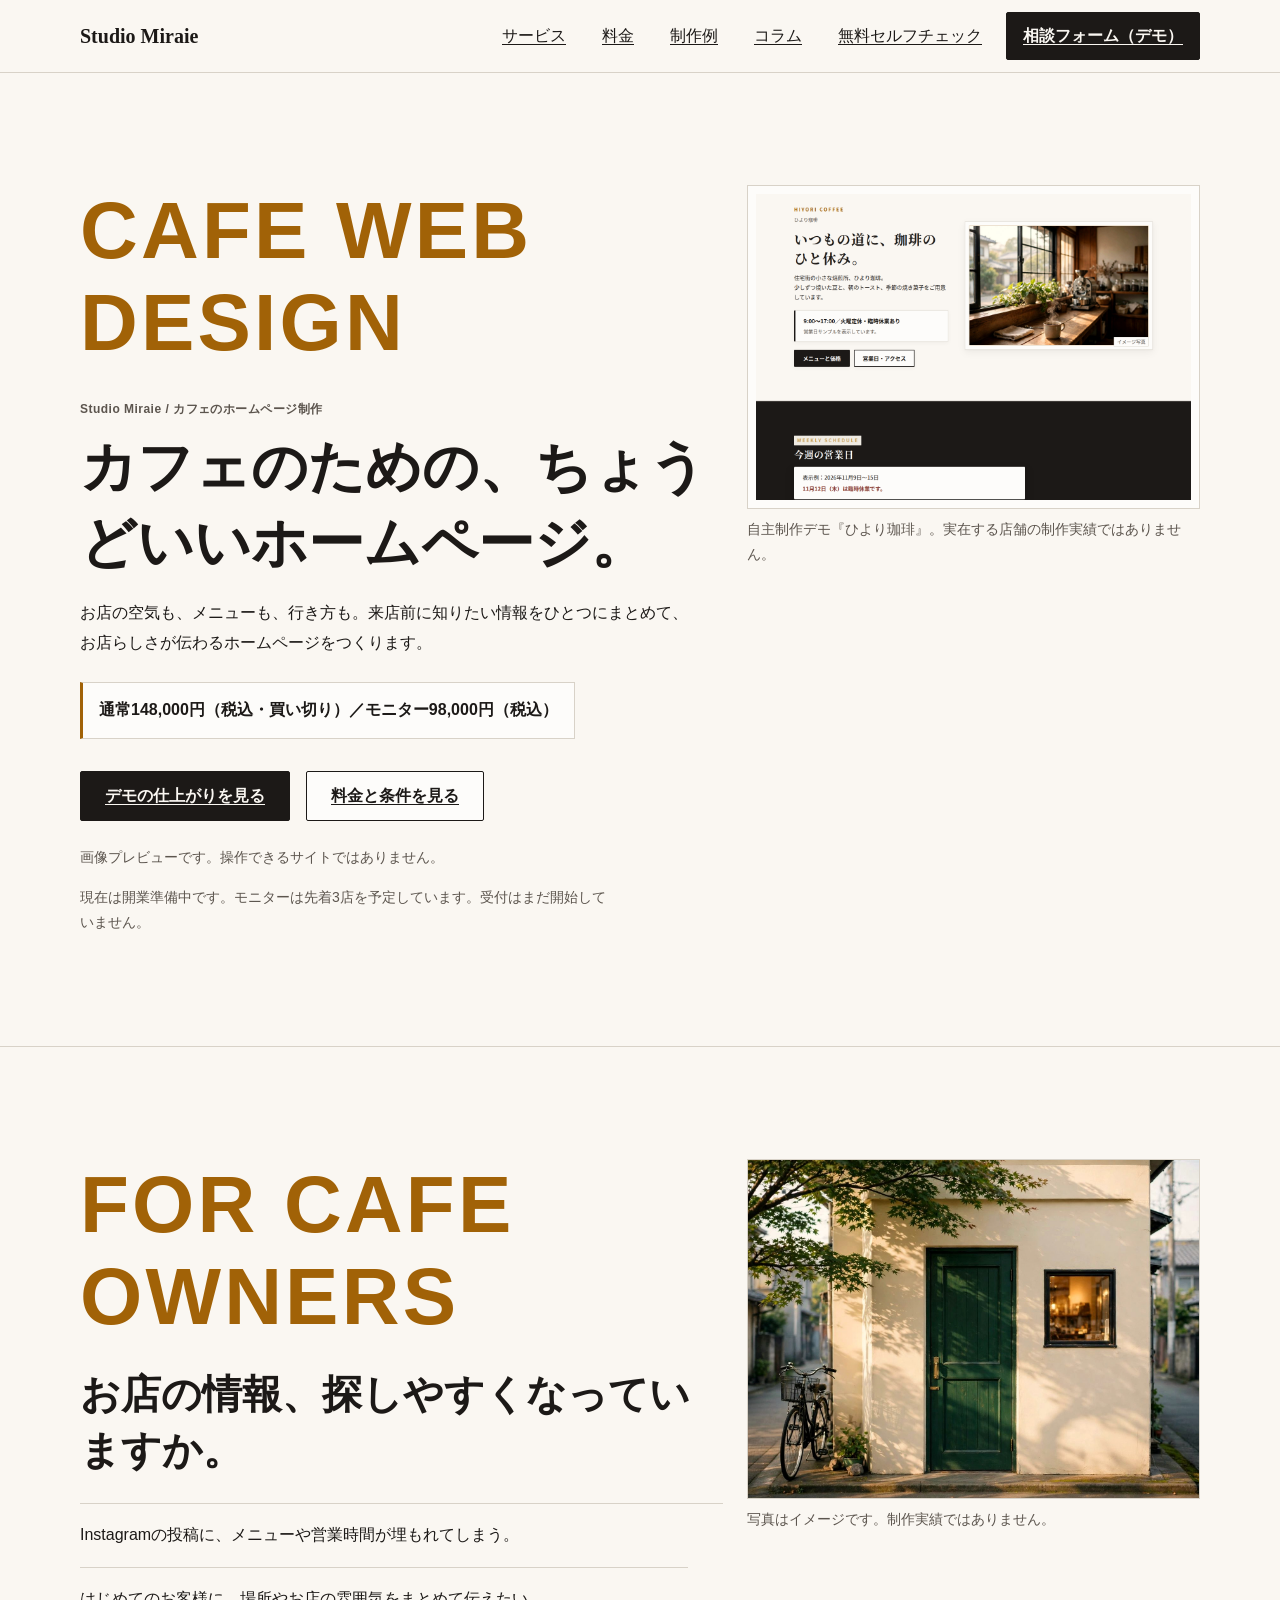
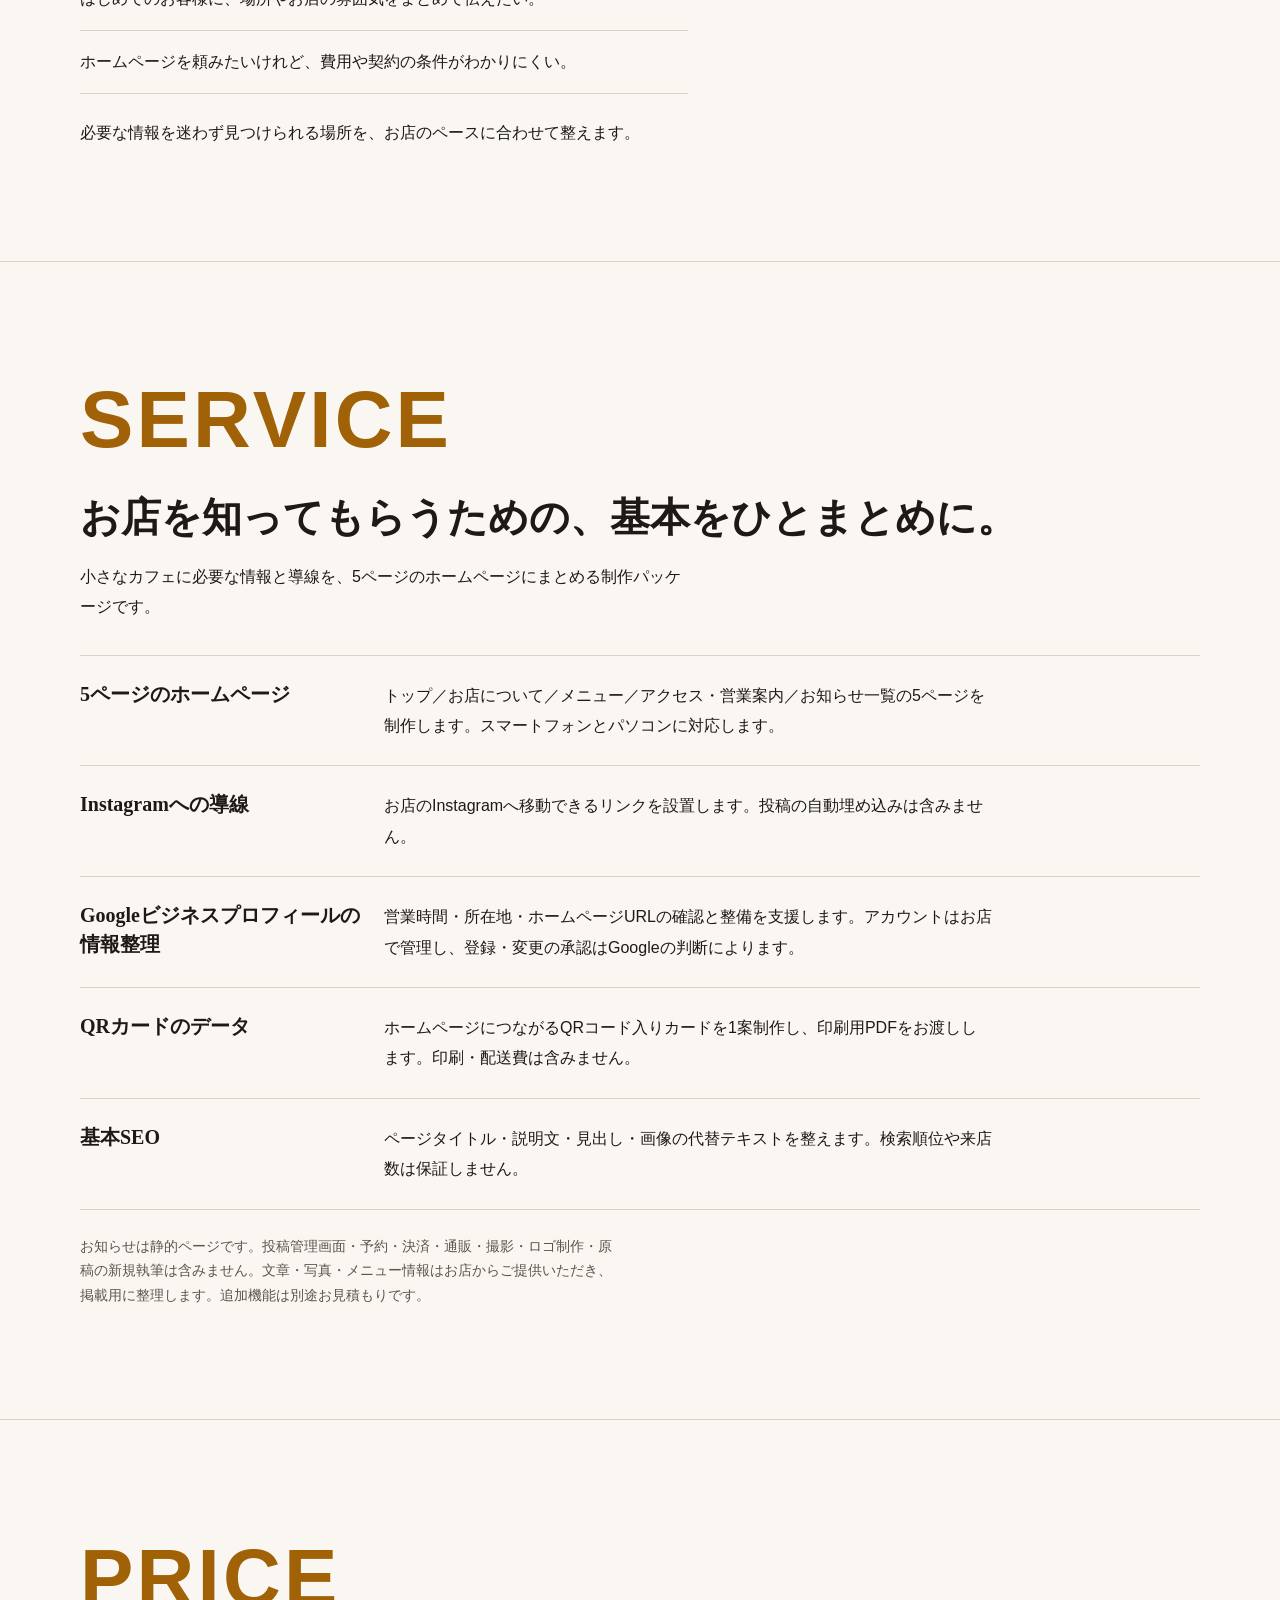
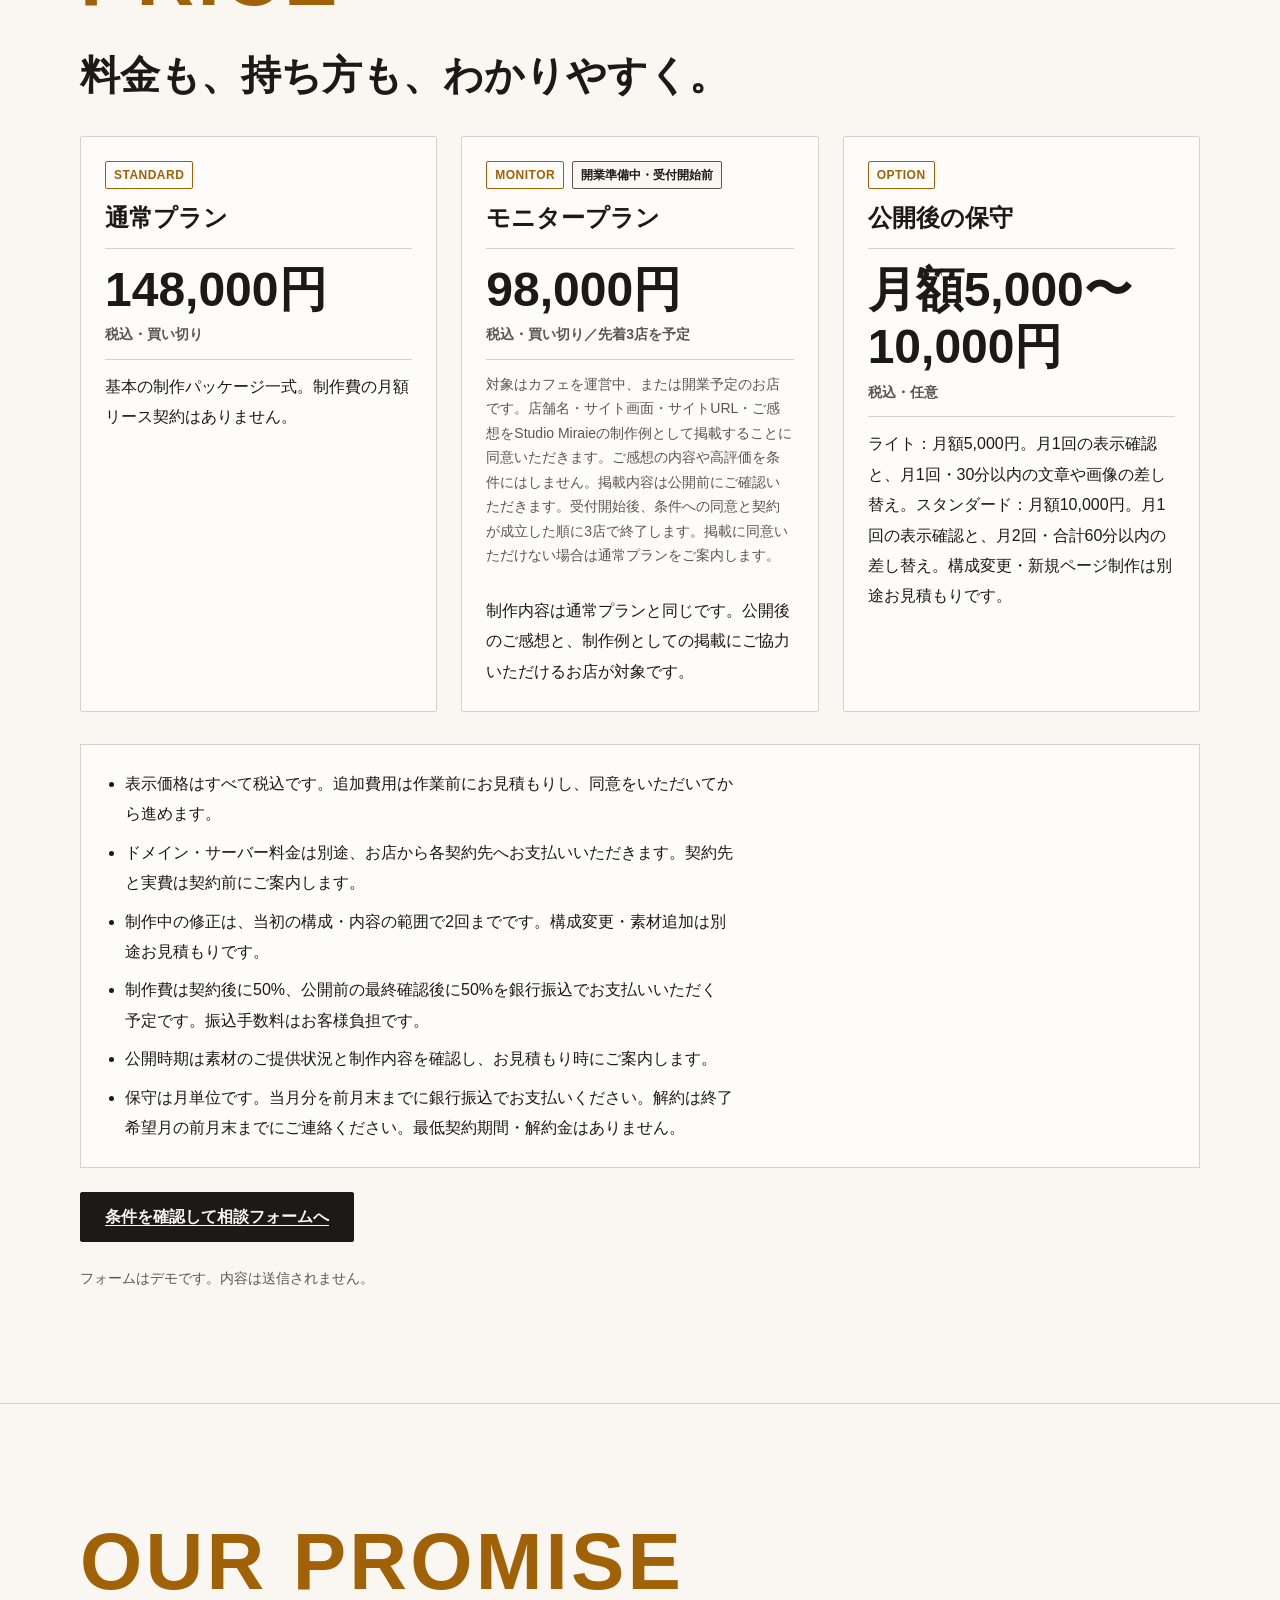
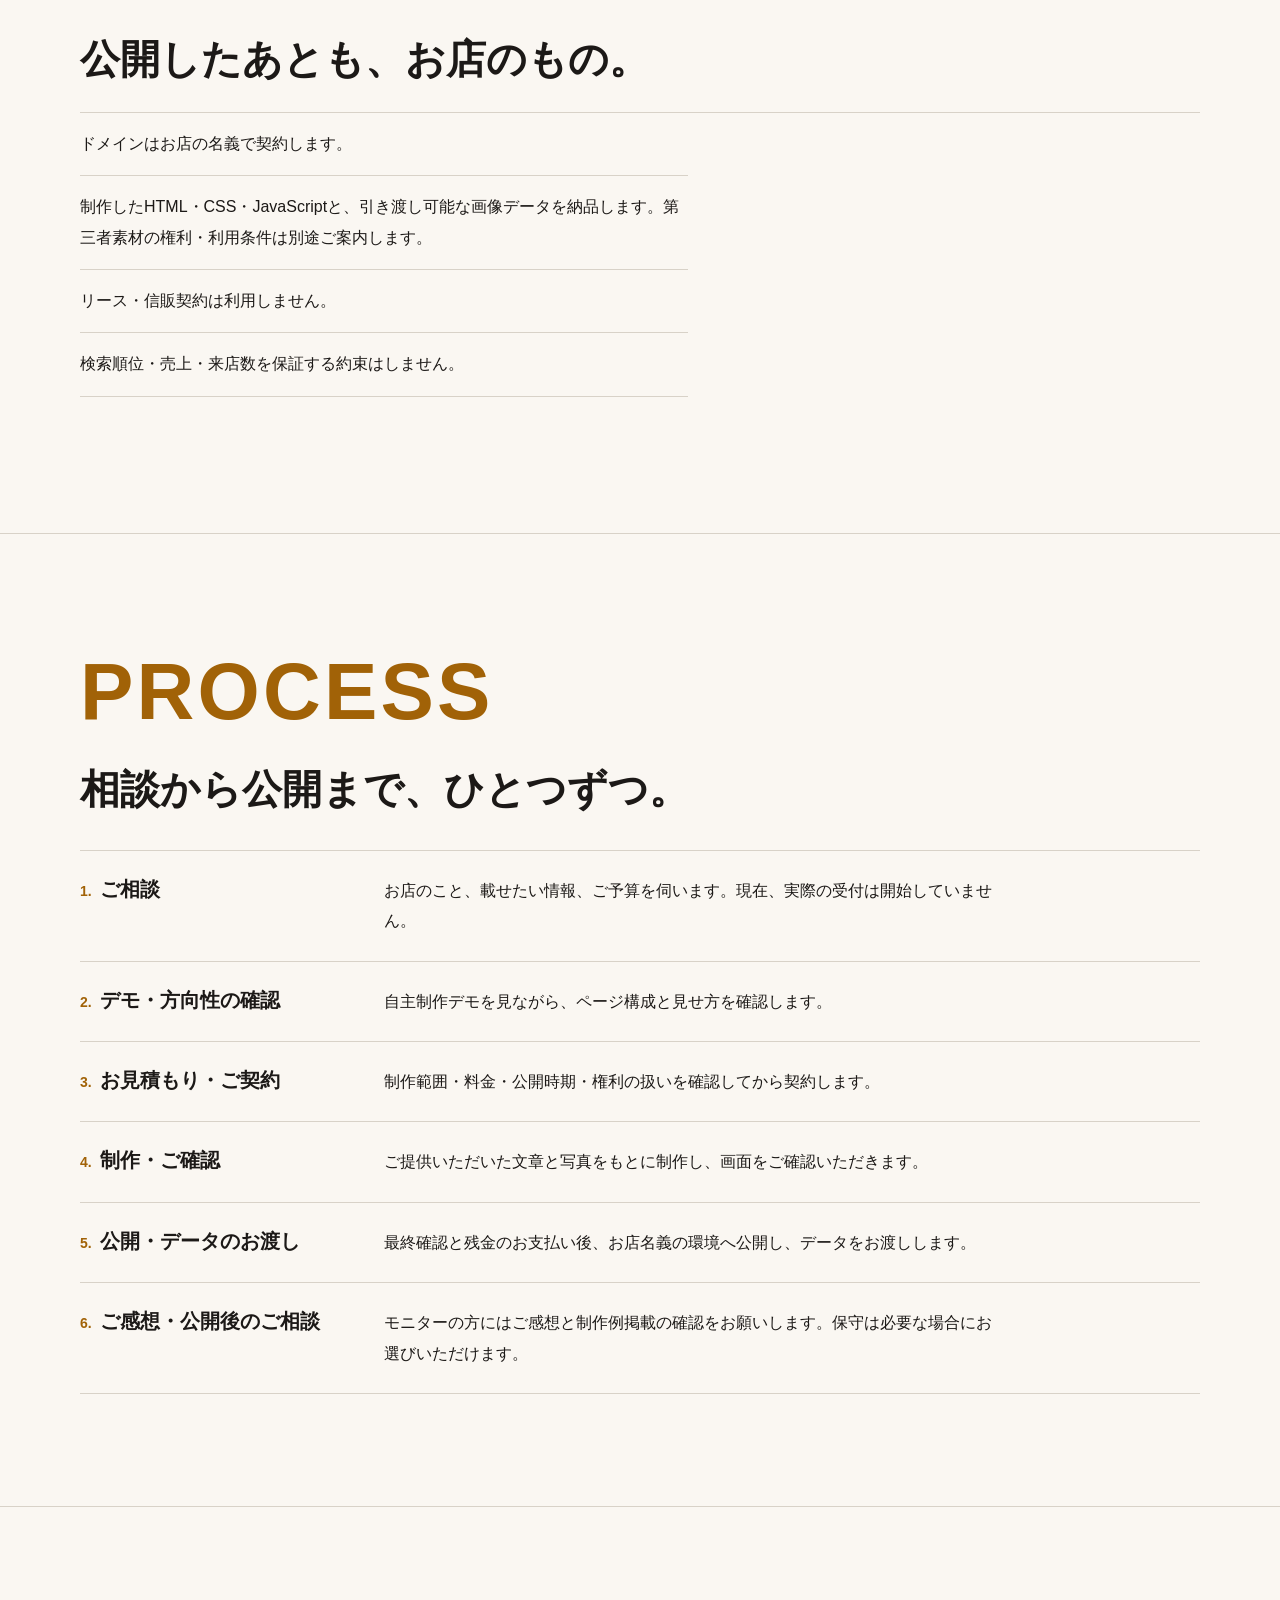
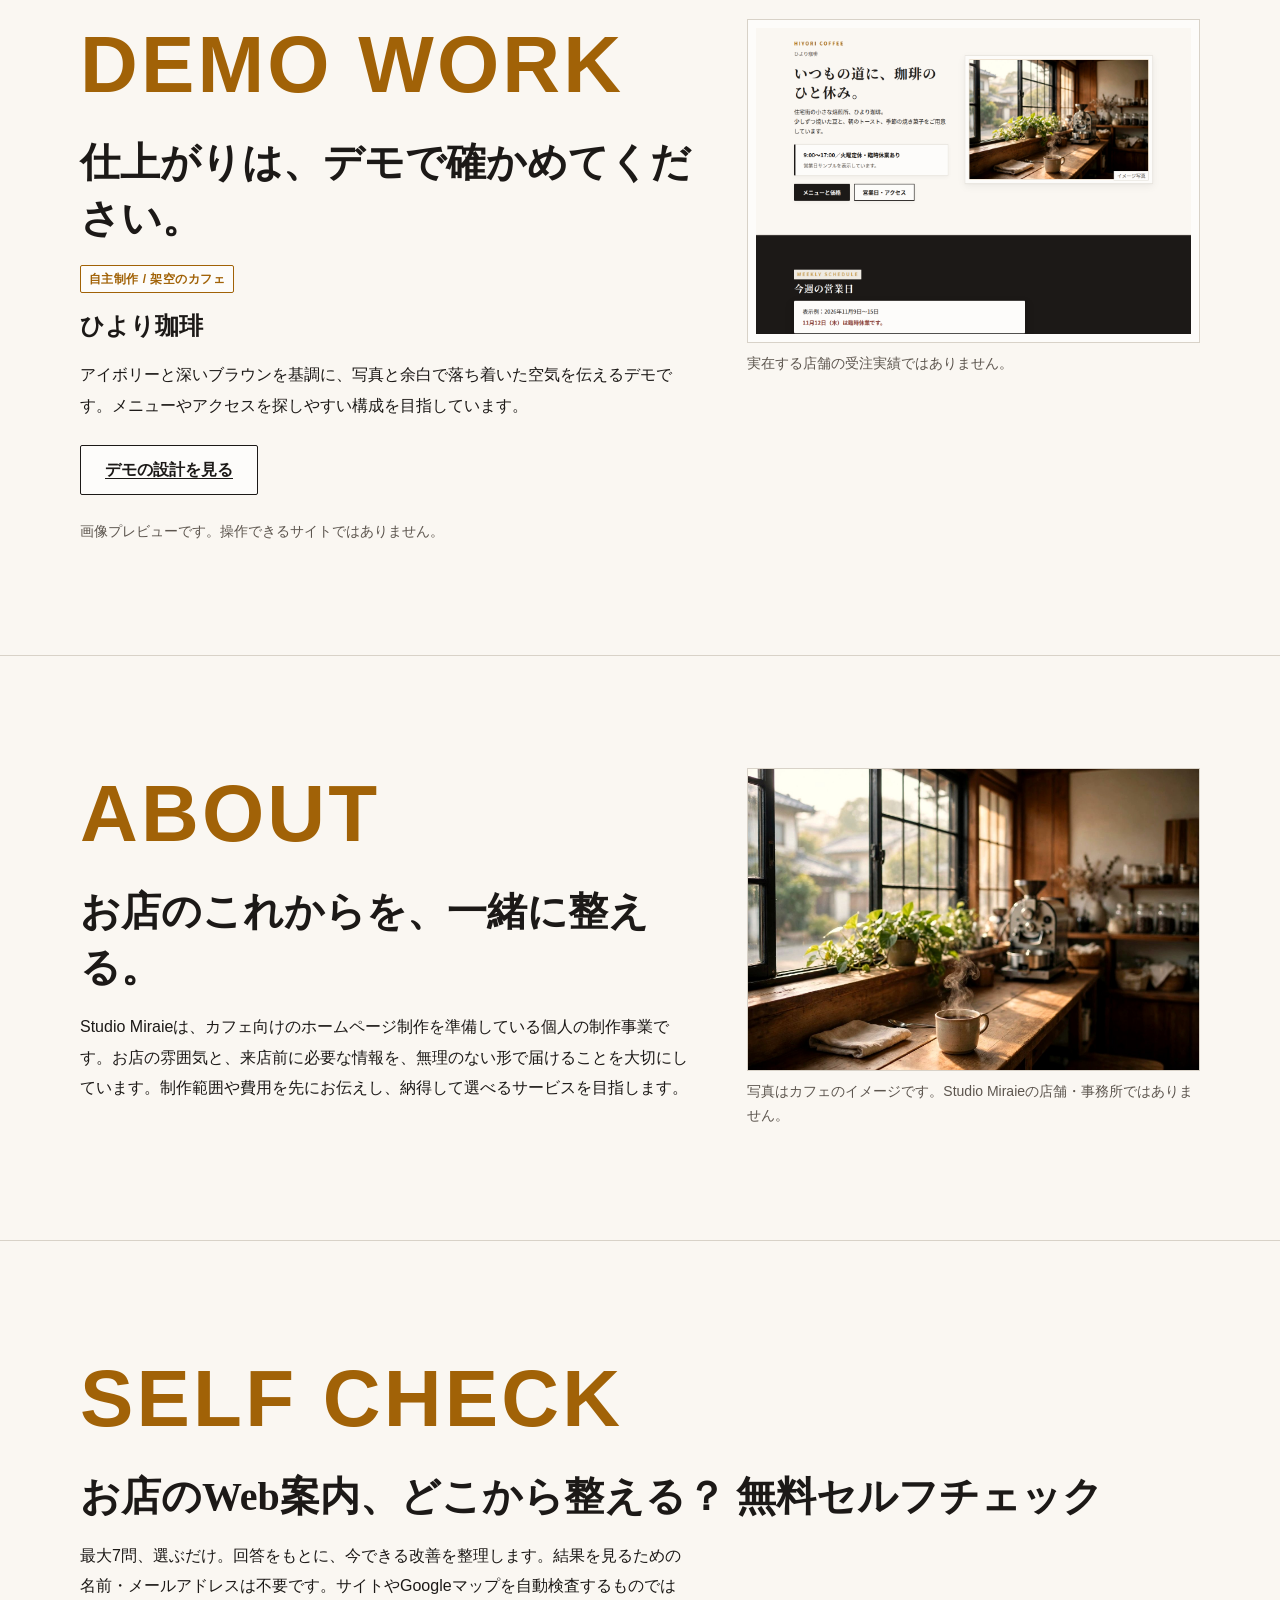
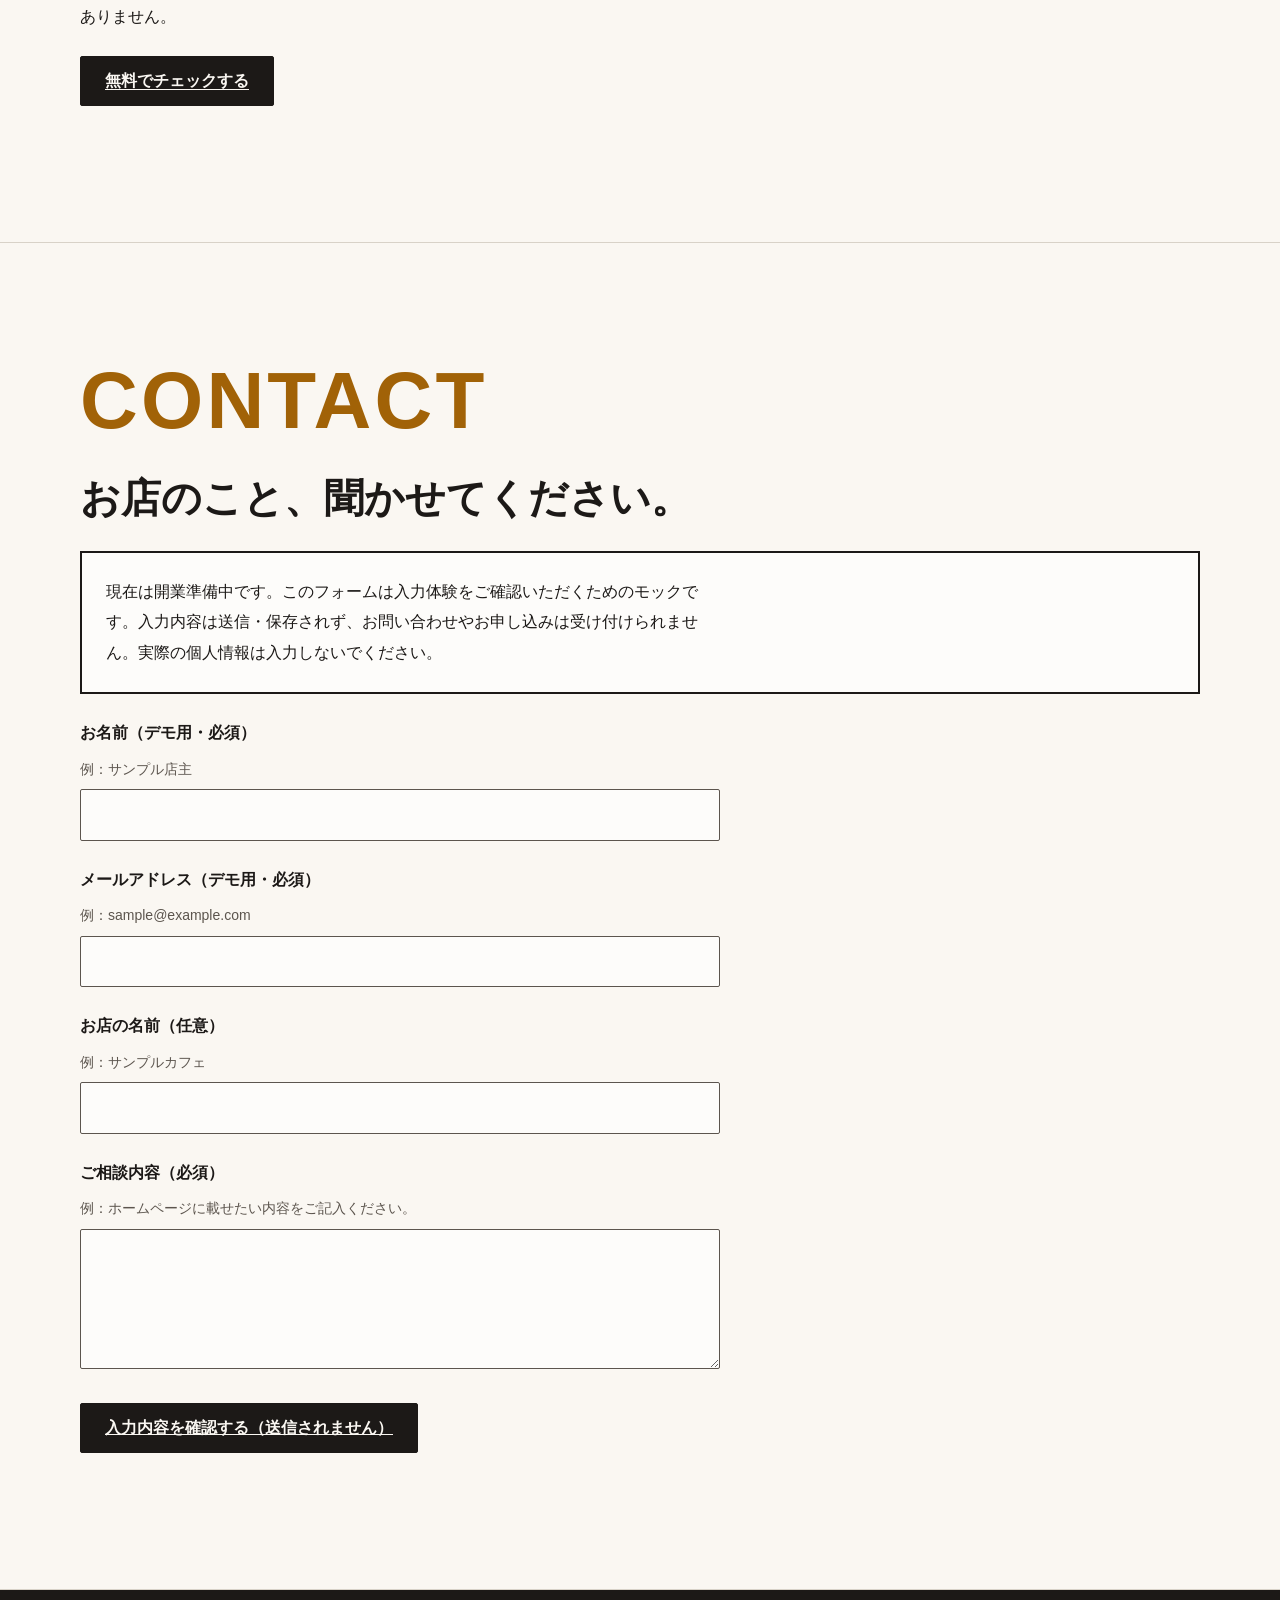
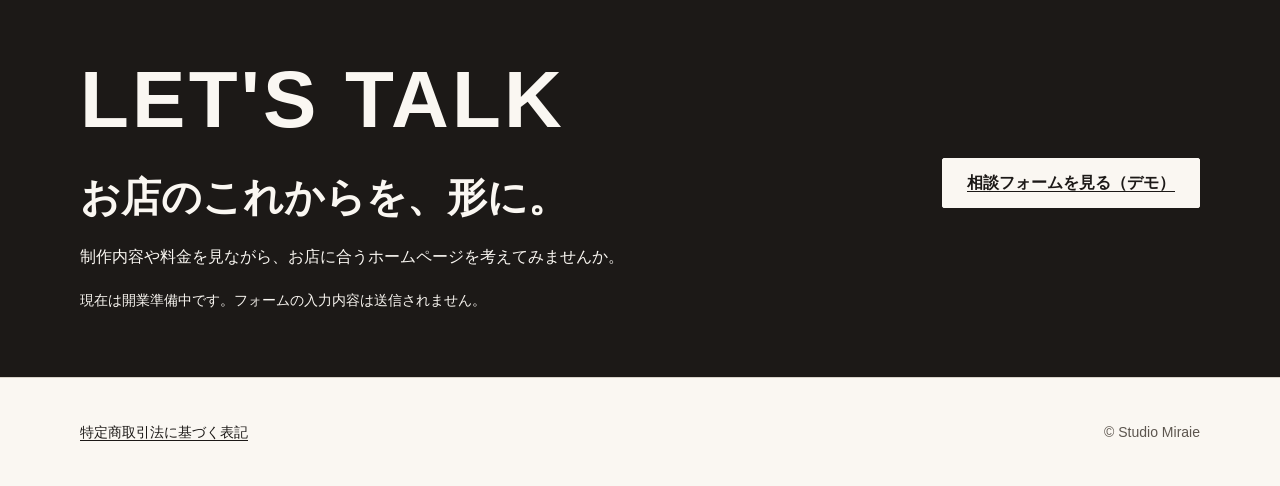
==== commit 12d0d29a: "run2: free self-check diagnosis flow (research-based, checked, verified)" ====
--- a/site/index.html
+++ b/site/index.html
@@ -21,6 +21,7 @@
           <li><a href="index.html#pricing">料金</a></li>
           <li><a href="works.html">制作例</a></li>
           <li><a href="column.html">コラム</a></li>
+          <li><a href="shindan.html">無料セルフチェック</a></li>
           <li><a class="nav-cta" href="index.html#contact">相談フォーム（デモ）</a></li>
         </ul>
       </nav>
@@ -250,6 +251,17 @@
       </div>
     </section>
 
+    <section class="section" id="self-check">
+      <div class="container">
+        <span class="en-display">SELF CHECK</span>
+        <h2>お店のWeb案内、どこから整える？ 無料セルフチェック</h2>
+        <p>最大7問、選ぶだけ。回答をもとに、今できる改善を整理します。結果を見るための名前・メールアドレスは不要です。サイトやGoogleマップを自動検査するものではありません。</p>
+        <div class="btn-group">
+          <a class="btn btn-primary" href="shindan.html">無料でチェックする</a>
+        </div>
+      </div>
+    </section>
+
     <section class="section" id="contact">
       <div class="container">
         <span class="en-display">CONTACT</span>
--- a/site/css/style.css
+++ b/site/css/style.css
@@ -1178,3 +1178,399 @@
     scroll-behavior: auto !important;
   }
 }
+
+/* Self-Check (Shindan) Flow */
+.shindan-step[hidden],
+.shindan-q-panel[hidden],
+.shindan-hidden[hidden] {
+  display: none !important;
+}
+
+.shindan-container {
+  max-width: 760px;
+}
+
+.shindan-heading:focus {
+  outline: 2px solid var(--accent);
+  outline-offset: 4px;
+}
+
+.shindan-progress {
+  margin-bottom: 24px;
+  padding: 16px 20px;
+  background-color: var(--surface);
+  border: 1px solid var(--border);
+  border-radius: 2px;
+}
+
+.shindan-progress-header {
+  display: flex;
+  flex-wrap: wrap;
+  align-items: baseline;
+  justify-content: space-between;
+  gap: 8px;
+  margin-bottom: 8px;
+}
+
+.shindan-progress-text {
+  font-family: var(--font-sans);
+  font-size: 0.875rem;
+  font-weight: 700;
+  color: var(--text);
+  margin: 0;
+}
+
+.shindan-progress-note {
+  font-size: 0.8125rem;
+  line-height: 1.6;
+  color: var(--muted);
+  margin: 8px 0 0;
+}
+
+.shindan-progress-track {
+  width: 100%;
+  height: 6px;
+  background-color: var(--border);
+  border-radius: 2px;
+  overflow: hidden;
+}
+
+.shindan-progress-fill {
+  height: 100%;
+  background-color: var(--accent);
+  width: 0%;
+  transition: width 150ms ease;
+}
+
+.shindan-fieldset {
+  border: none;
+  margin: 0;
+  padding: 0;
+  min-width: 0;
+}
+
+.shindan-legend {
+  display: block;
+  width: 100%;
+  padding: 0;
+  margin-bottom: 12px;
+  font-family: var(--font-serif);
+  font-size: 1.375rem;
+  font-weight: 600;
+  line-height: 1.45;
+  color: var(--text);
+}
+
+@media (min-width: 768px) {
+  .shindan-legend {
+    font-size: 1.625rem;
+  }
+}
+
+.shindan-q-num {
+  display: block;
+  font-family: var(--font-sans);
+  font-size: 0.875rem;
+  font-weight: 700;
+  color: var(--accent);
+  margin-bottom: 6px;
+}
+
+.shindan-supplement {
+  font-size: 0.875rem;
+  line-height: 1.75;
+  color: var(--muted);
+  margin-top: 0;
+  margin-bottom: 20px;
+}
+
+.shindan-options {
+  display: flex;
+  flex-direction: column;
+  gap: 12px;
+  margin-top: 20px;
+}
+
+.shindan-option {
+  display: flex;
+  align-items: center;
+  justify-content: space-between;
+  gap: 12px;
+  width: 100%;
+  min-height: 52px;
+  padding: 14px 16px;
+  background-color: var(--surface);
+  border: 1px solid var(--text);
+  border-radius: 2px;
+  cursor: pointer;
+  transition: background-color 150ms ease, border-color 150ms ease;
+}
+
+.shindan-option:hover {
+  background-color: var(--bg);
+  border-color: var(--accent);
+}
+
+.shindan-option:focus-within {
+  outline: 2px solid var(--accent);
+  outline-offset: 2px;
+}
+
+.shindan-option.is-selected {
+  background-color: var(--surface);
+  border: 2px solid var(--text);
+  border-left: 5px solid var(--accent);
+  font-weight: 700;
+}
+
+.shindan-option-main {
+  display: flex;
+  align-items: flex-start;
+  gap: 12px;
+  min-width: 0;
+  flex: 1;
+}
+
+.shindan-radio {
+  width: 20px;
+  height: 20px;
+  margin: 4px 0 0;
+  flex-shrink: 0;
+  accent-color: var(--accent);
+  cursor: pointer;
+}
+
+.shindan-option-text {
+  font-size: 1rem;
+  line-height: 1.6;
+  color: var(--text);
+}
+
+.shindan-option-badge {
+  display: none;
+  flex-shrink: 0;
+  font-size: 0.75rem;
+  font-weight: 700;
+  line-height: 1.4;
+  color: var(--text);
+  background-color: var(--bg);
+  border: 1px solid var(--accent);
+  padding: 2px 8px;
+  border-radius: 2px;
+}
+
+.shindan-option.is-selected .shindan-option-badge {
+  display: inline-block;
+}
+
+.shindan-error {
+  margin-top: 16px;
+  padding: 12px 16px;
+  background-color: var(--surface);
+  border: 1px solid var(--text);
+  border-left: 4px solid var(--accent);
+  color: var(--text);
+  font-size: 0.875rem;
+  font-weight: 600;
+  line-height: 1.6;
+}
+
+.shindan-nav-actions {
+  display: flex;
+  flex-direction: column-reverse;
+  gap: 12px;
+  margin-top: 28px;
+}
+
+@media (min-width: 768px) {
+  .shindan-nav-actions {
+    flex-direction: row;
+    align-items: center;
+    justify-content: space-between;
+    gap: 16px;
+  }
+}
+
+/* Result blocks */
+.shindan-result-section {
+  margin-top: 40px;
+  padding-top: 32px;
+  border-top: 1px solid var(--border);
+}
+
+.shindan-card-list {
+  display: flex;
+  flex-direction: column;
+  gap: 16px;
+  margin-top: 20px;
+}
+
+.shindan-result-card {
+  background-color: var(--surface);
+  border: 1px solid var(--border);
+  border-left: 4px solid var(--accent);
+  padding: 20px;
+  border-radius: 2px;
+}
+
+@media (min-width: 375px) {
+  .shindan-result-card {
+    padding: 24px;
+  }
+}
+
+.shindan-result-card h4 {
+  font-family: var(--font-serif);
+  font-size: 1.125rem;
+  font-weight: 600;
+  line-height: 1.45;
+  color: var(--text);
+  margin: 0 0 8px;
+}
+
+.shindan-your-answer {
+  display: inline-block;
+  font-size: 0.875rem;
+  font-weight: 600;
+  line-height: 1.6;
+  color: var(--muted);
+  background-color: var(--bg);
+  border: 1px solid var(--border);
+  padding: 4px 10px;
+  margin-bottom: 12px;
+  border-radius: 2px;
+}
+
+.shindan-good-list {
+  list-style: none;
+  margin: 16px 0 0;
+  padding: 0;
+  border-top: 1px solid var(--border);
+}
+
+.shindan-good-list li {
+  padding-block: 14px;
+  border-bottom: 1px solid var(--border);
+  display: flex;
+  align-items: baseline;
+  gap: 10px;
+  max-width: 42em;
+}
+
+.shindan-good-mark {
+  font-size: 0.75rem;
+  font-weight: 700;
+  color: var(--accent);
+  border: 1px solid var(--accent);
+  background-color: var(--surface);
+  padding: 2px 6px;
+  flex-shrink: 0;
+}
+
+.shindan-remaining-block {
+  margin-top: 24px;
+  padding: 20px;
+  background-color: var(--surface);
+  border: 1px solid var(--border);
+}
+
+.shindan-answers-summary {
+  margin-top: 20px;
+  border-top: 1px solid var(--border);
+}
+
+.shindan-answer-row {
+  padding-block: 16px;
+  border-bottom: 1px solid var(--border);
+  display: flex;
+  flex-direction: column;
+  gap: 8px;
+}
+
+@media (min-width: 768px) {
+  .shindan-answer-row {
+    flex-direction: row;
+    align-items: baseline;
+    justify-content: space-between;
+    gap: 16px;
+  }
+}
+
+.shindan-answer-row-main {
+  flex: 1;
+  min-width: 0;
+}
+
+.shindan-answer-q {
+  font-weight: 600;
+  color: var(--text);
+  margin-bottom: 4px;
+}
+
+.shindan-answer-val {
+  font-size: 0.875rem;
+  color: var(--muted);
+  margin: 0;
+}
+
+.shindan-copy-box {
+  margin-top: 16px;
+  padding: 16px;
+  background-color: var(--surface);
+  border: 1px solid var(--border);
+}
+
+.shindan-review-item {
+  padding-block: 24px;
+  border-bottom: 1px solid var(--border);
+}
+
+.shindan-cta-box {
+  margin-top: 40px;
+  padding: 24px;
+  background-color: var(--surface);
+  border: 2px solid var(--text);
+}
+
+@media (min-width: 768px) {
+  .shindan-cta-box {
+    padding: 32px;
+  }
+}
+
+.shindan-monitor-box {
+  margin-top: 24px;
+  padding: 20px;
+  background-color: var(--bg);
+  border: 1px solid var(--border);
+  border-left: 3px solid var(--accent);
+}
+
+@media print {
+  .site-header,
+  .breadcrumb,
+  .cta-band,
+  .site-footer,
+  .shindan-no-print,
+  #step-intro,
+  #step-question,
+  #step-review {
+    display: none !important;
+  }
+
+  #step-result {
+    display: block !important;
+  }
+
+  body {
+    background-color: #ffffff;
+    color: #000000;
+  }
+
+  .shindan-result-card,
+  .callout-box,
+  .shindan-cta-box,
+  .shindan-monitor-box {
+    break-inside: avoid;
+  }
+}
